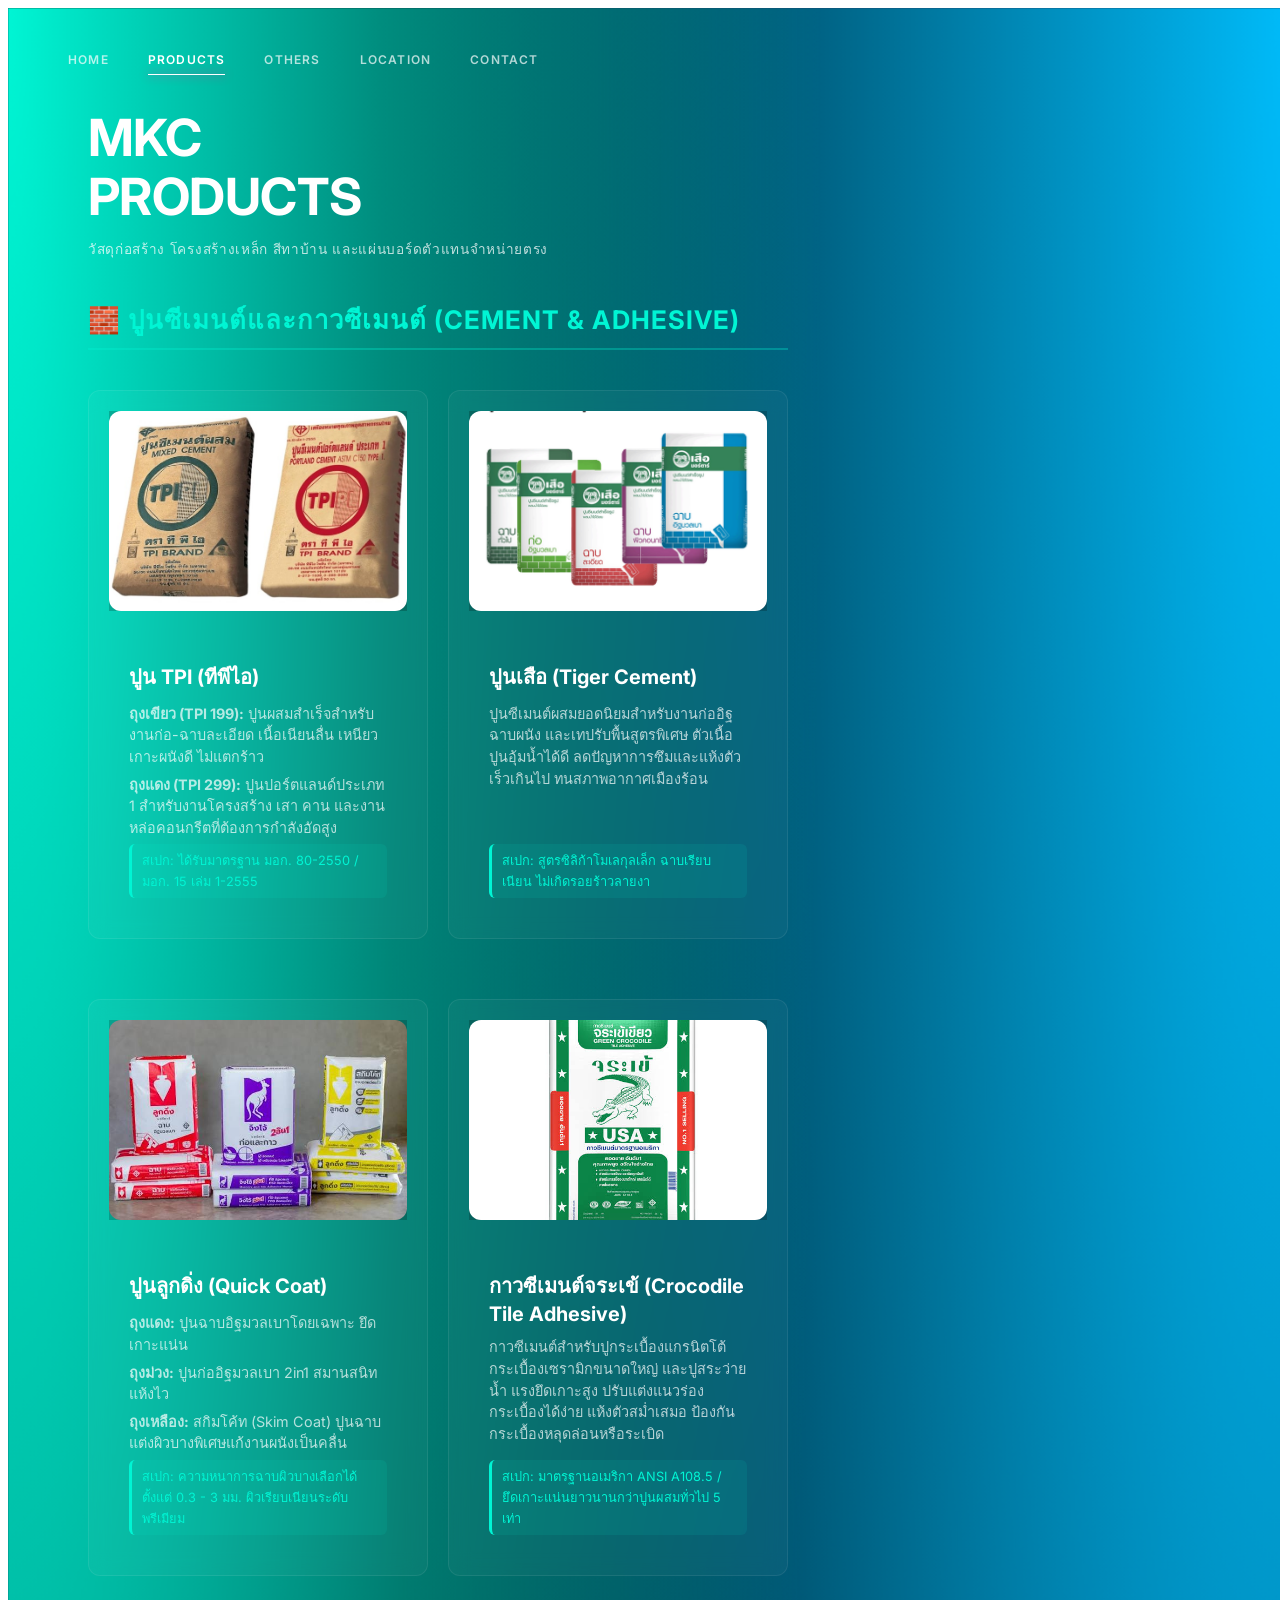
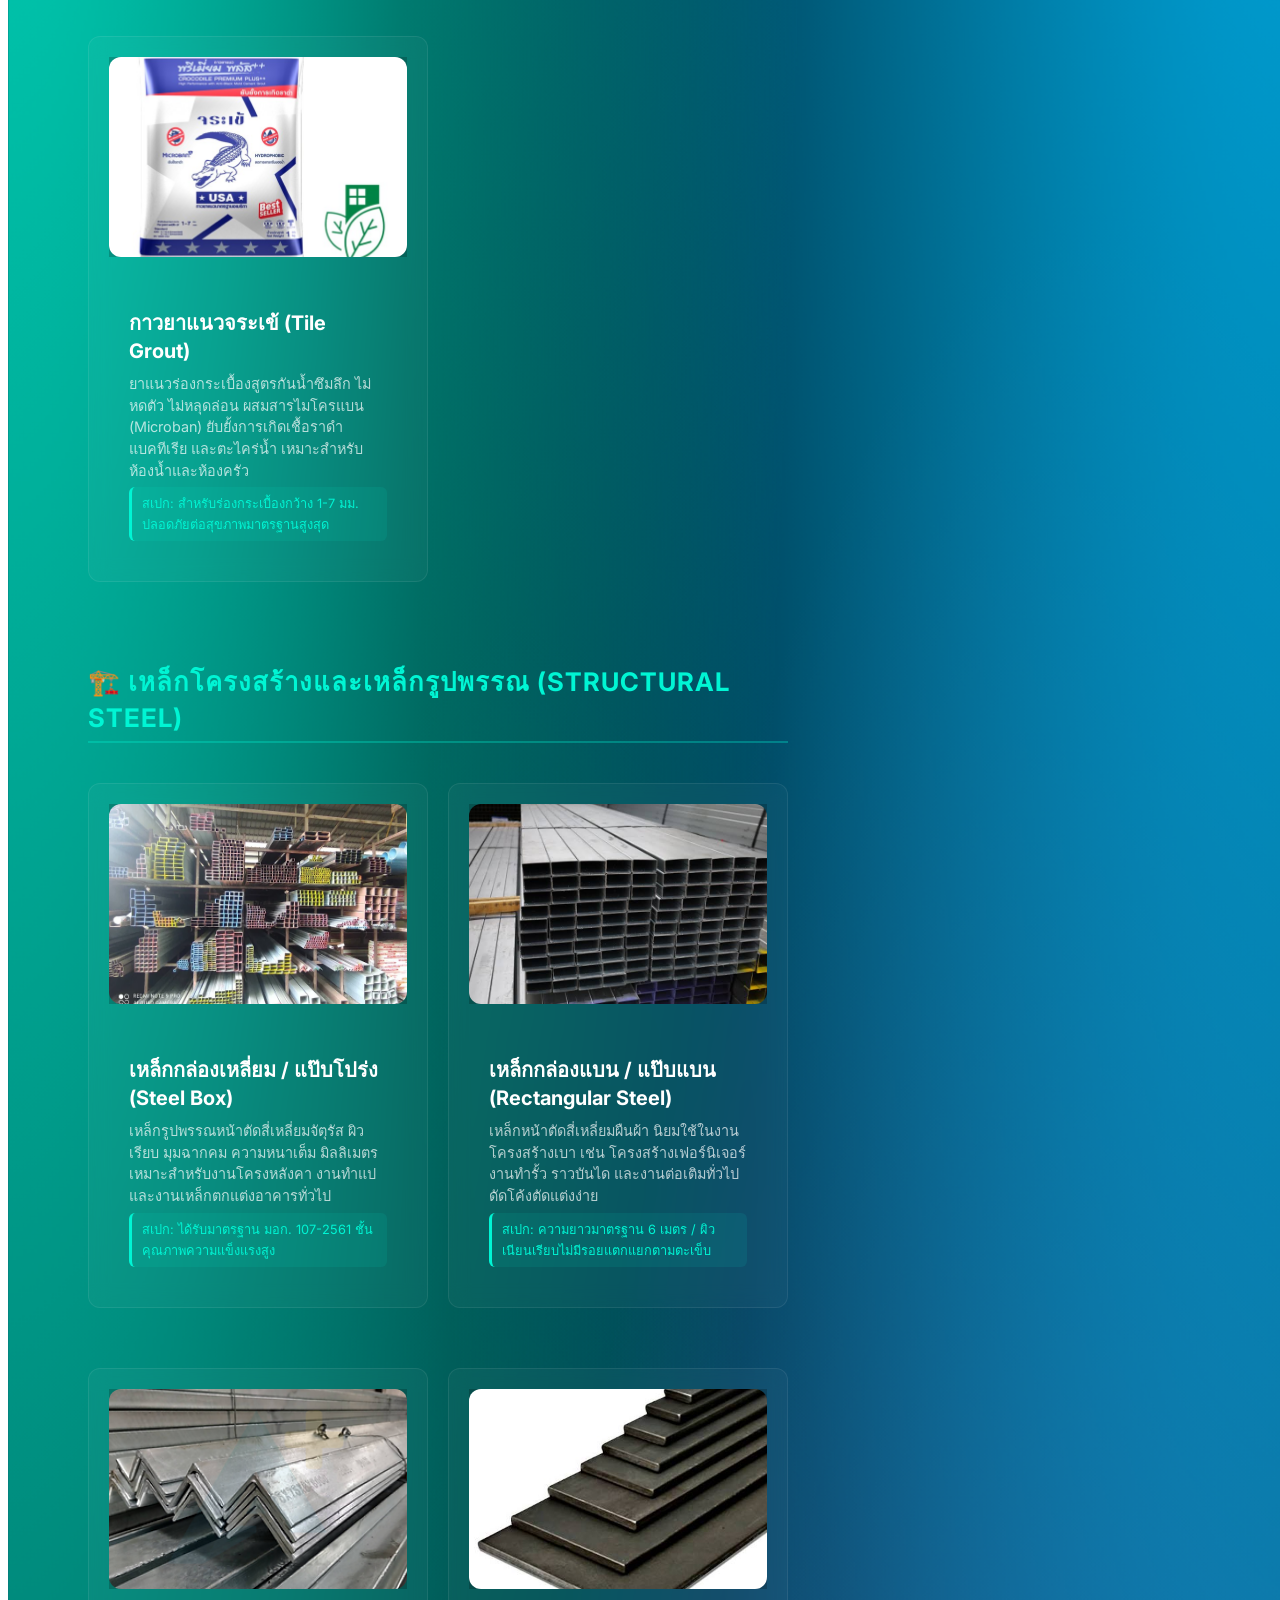
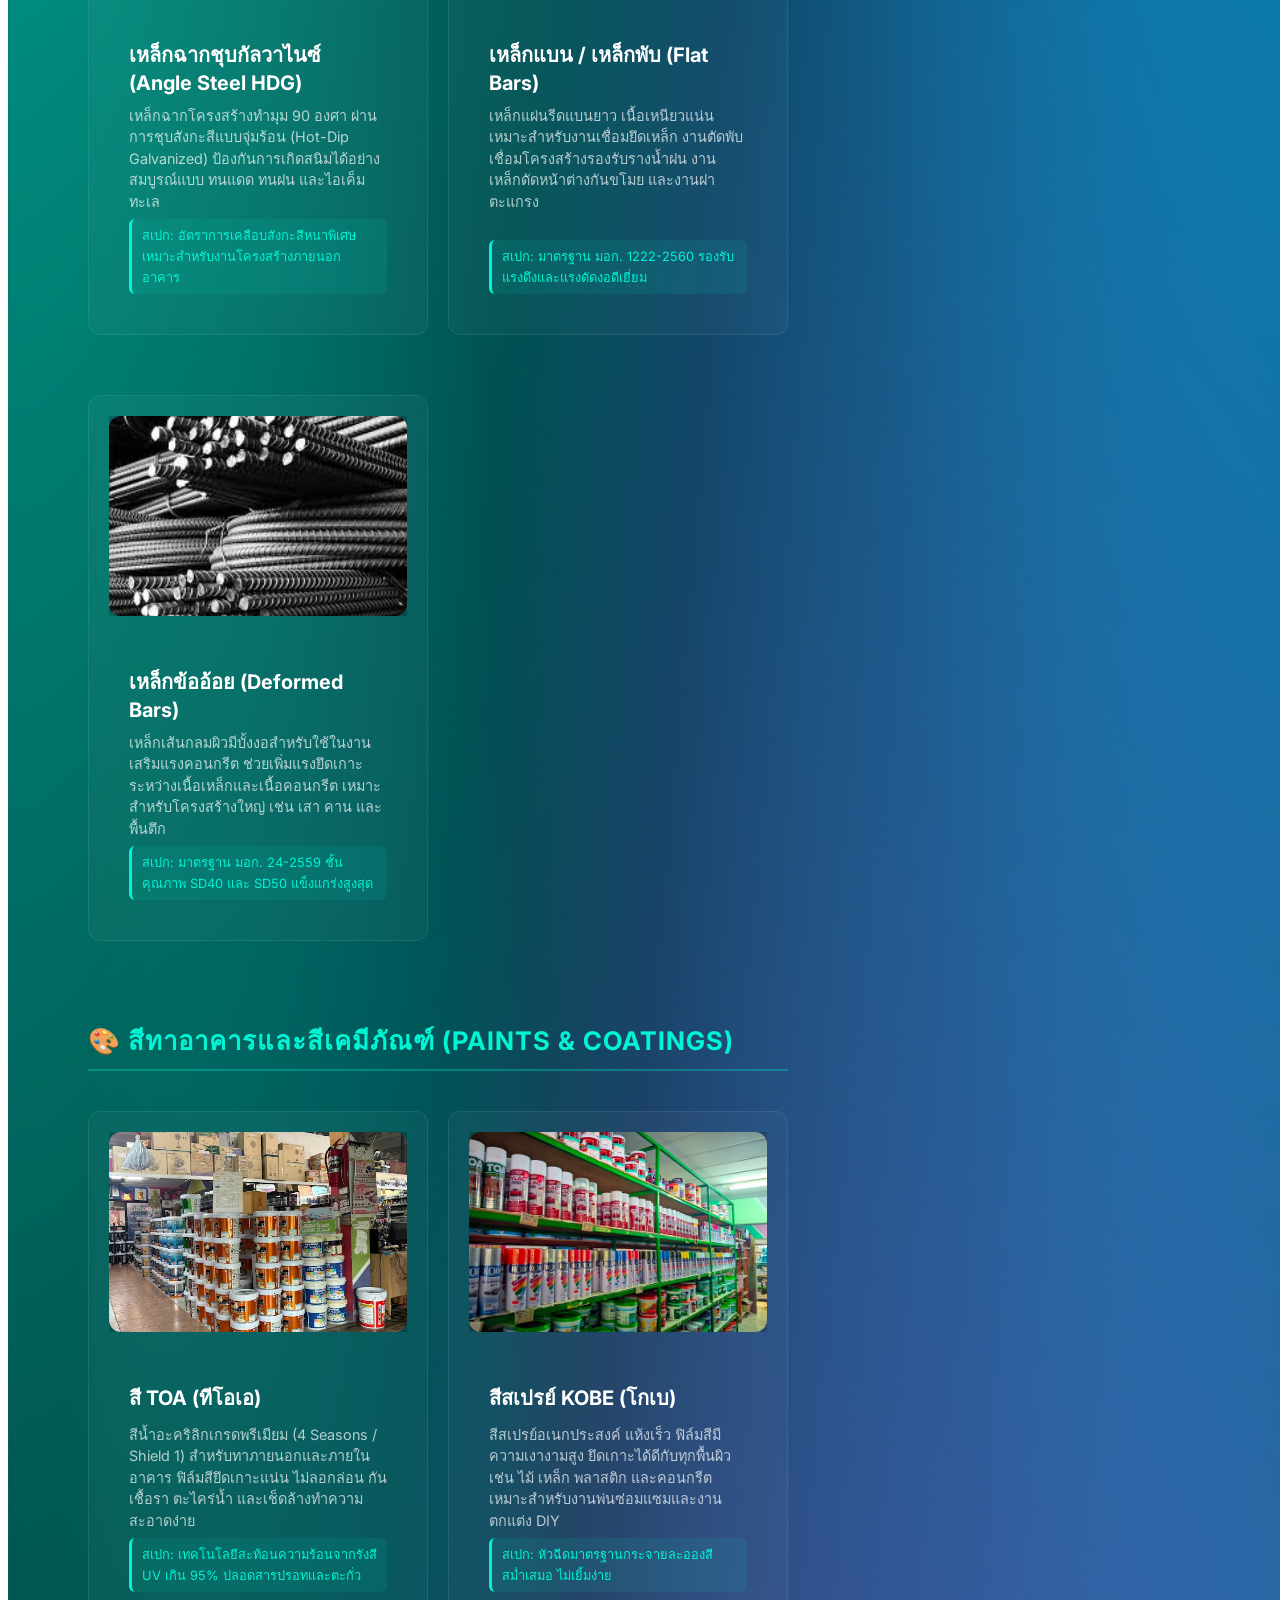
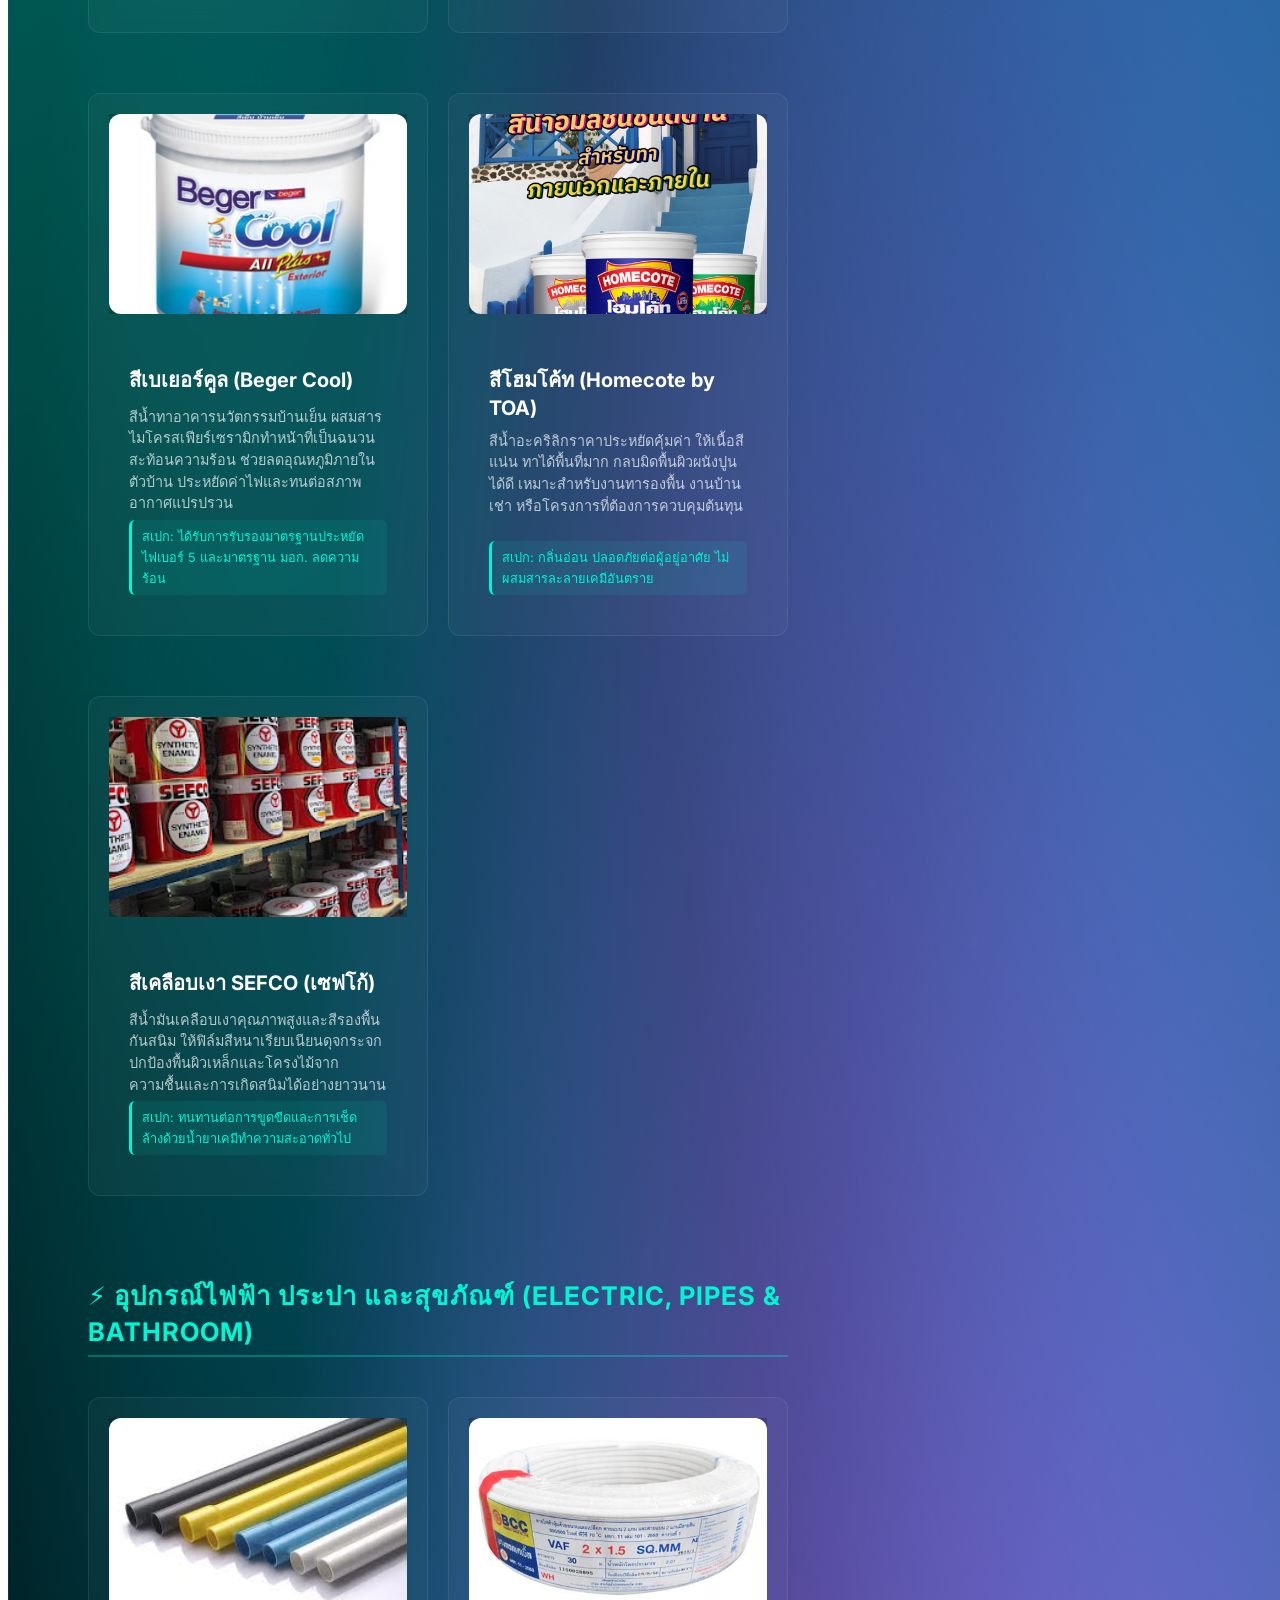
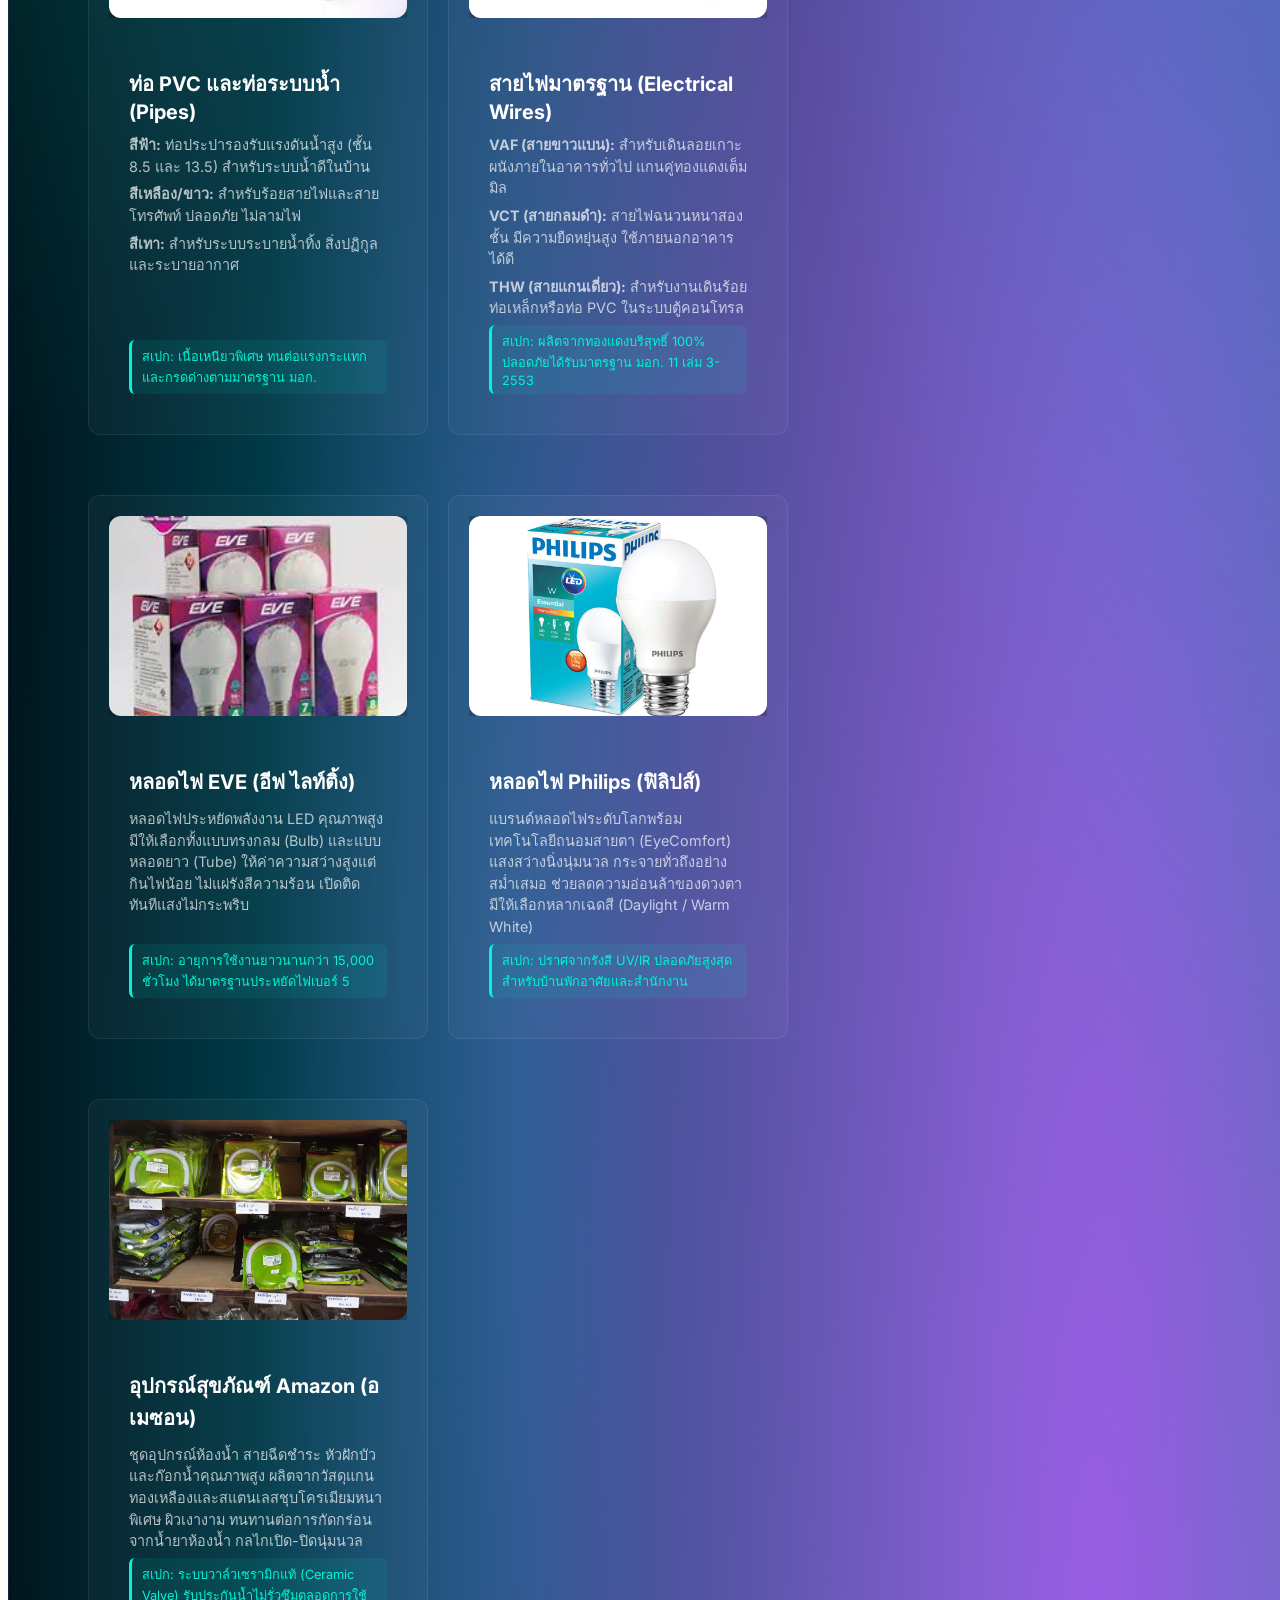
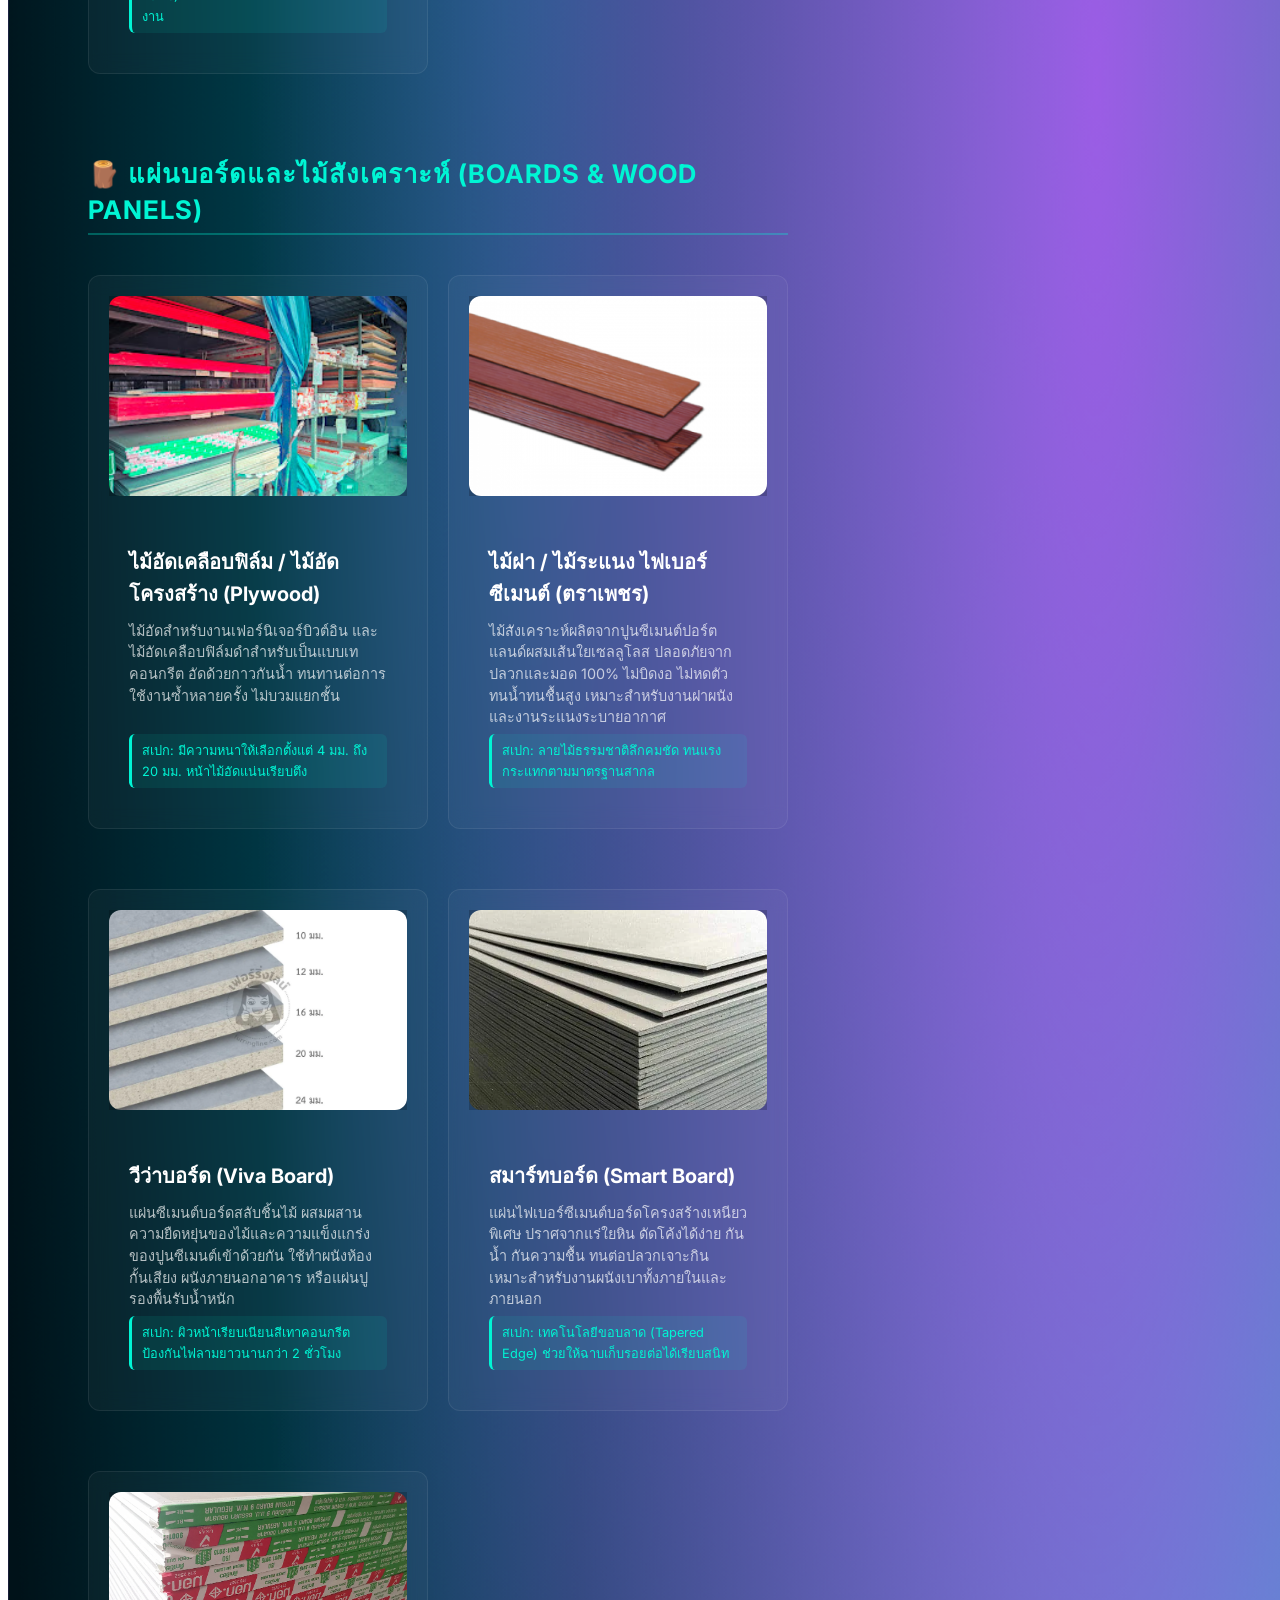
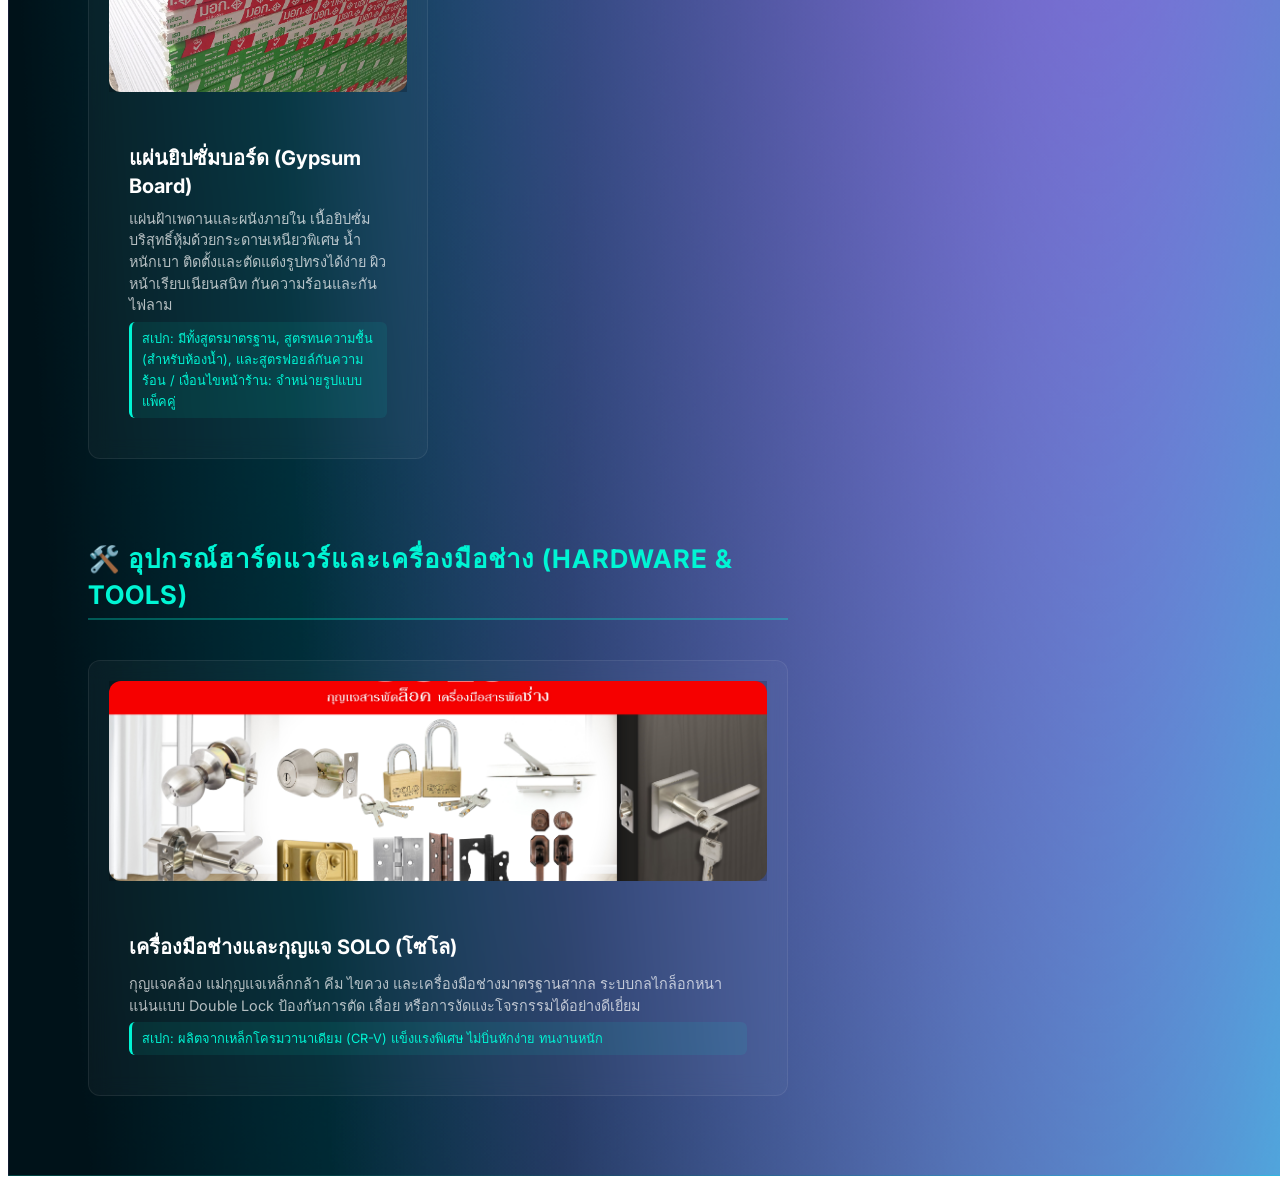
==== product.html @ 80ca4f69 "Add files via upload" ====
<!DOCTYPE html>
<html lang="th">
<head>
  <meta charset="UTF-8">
  <meta name="viewport" content="width=device-width, initial-scale=1.0">
  <title>สินค้าทั้งหมด | MKC Hardware</title>

  <link rel="preconnect" href="https://fonts.googleapis.com">
  <link rel="preconnect" href="https://fonts.gstatic.com" crossorigin>
  <link href="https://fonts.googleapis.com/css2?family=Inter:wght@400;600;700&display=swap" rel="stylesheet">
  
  <link rel="stylesheet" href="style.css">

  <style>
    .product-bg {
      background-color: #001219;
      background-image:
        radial-gradient(at 0% 0%, #00f5d4 0px, transparent 45%),
        radial-gradient(at 100% 0%, #00bbf9 0px, transparent 50%),
        radial-gradient(at 85% 75%, #9b5de5 0px, transparent 55%),
        radial-gradient(at 40% 70%, #005f73 0px, transparent 50%),
        radial-gradient(at 100% 100%, #00f5d4 0px, transparent 40%);
    }
    
    /* สไตล์เพิ่มเติมสำหรับแยกหมวดหมู่และแสดงคุณสมบัติสินค้า */
    .section-title {
      font-size: 1.6rem;
      color: #00f5d4;
      margin: 40px 0 20px 0;
      padding-bottom: 8px;
      border-bottom: 2px solid rgba(0, 245, 212, 0.3);
      text-transform: uppercase;
      letter-spacing: 1px;
    }
    .product-section {
      display: grid;
      grid-template-columns: repeat(auto-fit, minmax(300px, 1fr));
      gap: 20px;
      margin-bottom: 40px;
    }
    .product-item {
      background: rgba(255, 255, 255, 0.03);
      border: 1px solid rgba(255, 255, 255, 0.08);
      border-radius: 12px;
      overflow: hidden;
      display: flex;
      flex-direction: column;
      backdrop-filter: blur(10px);
      transition: transform 0.2s, border-color 0.2s;
    }
    .product-item:hover {
      transform: translateY(-4px);
      border-color: #00bbf9;
    }
    .product-image {
      width: 100%;
      height: 200px;
      background: rgba(0,0,0,0.2);
      display: flex;
      align-items: center;
      justify-content: center;
      overflow: hidden;
    }
    .product-image img {
      width: 100%;
      height: 100%;
      object-fit: cover;
    }
    .product-info {
      padding: 20px;
      display: flex;
      flex-direction: column;
      flex-grow: 1;
    }
    .product-info h2 {
      font-size: 1.25rem;
      margin: 0 0 10px 0;
      color: #ffffff;
    }
    .product-info p {
      font-size: 0.9rem;
      color: rgba(255, 255, 255, 0.7);
      margin: 0 0 6px 0;
      line-height: 1.5;
    }
    .product-prop {
      font-size: 0.8rem;
      color: #00f5d4;
      background: rgba(0, 245, 212, 0.08);
      padding: 6px 10px;
      border-radius: 6px;
      margin-top: auto;
      border-left: 3px solid #00f5d4;
    }
  </style>
</head>

<body>

<div class="hero-section product-bg">

  <header class="navbar">
    <div class="nav-links">
      <a href="index.html">HOME</a>
      <a href="product.html" class="active">PRODUCTS</a>
      <a href="others.html">OTHERS</a>
      <a href="location.html">LOCATION</a>
      <a href="contact.html">CONTACT</a>
    </div>
  </header>

  <main class="hero-content">

    <h1>MKC<br>PRODUCTS</h1>
    <p class="subtitle">วัสดุก่อสร้าง โครงสร้างเหล็ก สีทาบ้าน และแผ่นบอร์ดตัวแทนจำหน่ายตรง</p>

    <h2 class="section-title">🧱 ปูนซีเมนต์และกาวซีเมนต์ (Cement & Adhesive)</h2>
    <section class="product-section">

      <div class="product-item">
        <div class="product-image"><img src="tpi.jpg" alt="TPI Cement"></div>
        <div class="product-info">
          <h2>ปูน TPI (ทีพีไอ)</h2>
          <p><b>ถุงเขียว (TPI 199):</b> ปูนผสมสำเร็จสำหรับงานก่อ-ฉาบละเอียด เนื้อเนียนลื่น เหนียวเกาะผนังดี ไม่แตกร้าว</p>
          <p><b>ถุงแดง (TPI 299):</b> ปูนปอร์ตแลนด์ประเภท 1 สำหรับงานโครงสร้าง เสา คาน และงานหล่อคอนกรีตที่ต้องการกำลังอัดสูง</p>
          <div class="product-prop">สเปก: ได้รับมาตรฐาน มอก. 80-2550 / มอก. 15 เล่ม 1-2555</div>
        </div>
      </div>

      <div class="product-item">
        <div class="product-image"><img src="20150328-cement-tiger-mortar.jpg" alt="Tiger Cement"></div>
        <div class="product-info">
          <h2>ปูนเสือ (Tiger Cement)</h2>
          <p>ปูนซีเมนต์ผสมยอดนิยมสำหรับงานก่ออิฐ ฉาบผนัง และเทปรับพื้นสูตรพิเศษ ตัวเนื้อปูนอุ้มน้ำได้ดี ลดปัญหาการซึมและแห้งตัวเร็วเกินไป ทนสภาพอากาศเมืองร้อน</p>
          <div class="product-prop">สเปก: สูตรซิลิก้าโมเลกุลเล็ก ฉาบเรียบเนียน ไม่เกิดรอยร้าวลายงา</div>
        </div>
      </div>

      <div class="product-item">
        <div class="product-image"><img src="images.jpg" alt="Quick Coat"></div>
        <div class="product-info">
          <h2>ปูนลูกดิ่ง (Quick Coat)</h2>
          <p><b>ถุงแดง:</b> ปูนฉาบอิฐมวลเบาโดยเฉพาะ ยึดเกาะแน่น</p>
          <p><b>ถุงม่วง:</b> ปูนก่ออิฐมวลเบา 2in1 สมานสนิทแห้งไว</p>
          <p><b>ถุงเหลือง:</b> สกิมโค้ท (Skim Coat) ปูนฉาบแต่งผิวบางพิเศษแก้งานผนังเป็นคลื่น</p>
          <div class="product-prop">สเปก: ความหนาการฉาบผิวบางเลือกได้ตั้งแต่ 0.3 - 3 มม. ผิวเรียบเนียนระดับพรีเมียม</div>
        </div>
      </div>

      <div class="product-item">
        <div class="product-image"><img src="images (1).jpg" alt="Crocodile Glue"></div>
        <div class="product-info">
          <h2>กาวซีเมนต์จระเข้ (Crocodile Tile Adhesive)</h2>
          <p>กาวซีเมนต์สำหรับปูกระเบื้องแกรนิตโต้ กระเบื้องเซรามิกขนาดใหญ่ และปูสระว่ายน้ำ แรงยึดเกาะสูง ปรับแต่งแนวร่องกระเบื้องได้ง่าย แห้งตัวสม่ำเสมอ ป้องกันกระเบื้องหลุดล่อนหรือระเบิด</p>
          <div class="product-prop">สเปก: มาตรฐานอเมริกา ANSI A108.5 / ยึดเกาะแน่นยาวนานกว่าปูนผสมทั่วไป 5 เท่า</div>
        </div>
      </div>

      <div class="product-item">
        <div class="product-image"><img src="พรีเมี่ยม-พลัส-เงิน.jpg" alt="Tile Grout"></div>
        <div class="product-info">
          <h2>กาวยาแนวจระเข้ (Tile Grout)</h2>
          <p>ยาแนวร่องกระเบื้องสูตรกันน้ำซึมลึก ไม่หดตัว ไม่หลุดล่อน ผสมสารไมโครแบน (Microban) ยับยั้งการเกิดเชื้อราดำ แบคทีเรีย และตะไคร่น้ำ เหมาะสำหรับห้องน้ำและห้องครัว</p>
          <div class="product-prop">สเปก: สำหรับร่องกระเบื้องกว้าง 1-7 มม. ปลอดภัยต่อสุขภาพมาตรฐานสูงสุด</div>
        </div>
      </div>

    </section>

    <h2 class="section-title">🏗️ เหล็กโครงสร้างและเหล็กรูปพรรณ (Structural Steel)</h2>
    <section class="product-section">

      <div class="product-item">
        <div class="product-image"><img src="squaresteelbox.jpg" alt="Steel Box"></div>
        <div class="product-info">
          <h2>เหล็กกล่องเหลี่ยม / แป๊บโปร่ง (Steel Box)</h2>
          <p>เหล็กรูปพรรณหน้าตัดสี่เหลี่ยมจัตุรัส ผิวเรียบ มุมฉากคม ความหนาเต็ม มิลลิเมตร เหมาะสำหรับงานโครงหลังคา งานทำแป และงานเหล็กตกแต่งอาคารทั่วไป</p>
          <div class="product-prop">สเปก: ได้รับมาตรฐาน มอก. 107-2561 ชั้นคุณภาพความแข็งแรงสูง</div>
        </div>
      </div>

      <div class="product-item">
        <div class="product-image"><img src="images (2).jpg" alt="Steel Pipe"></div>
        <div class="product-info">
          <h2>เหล็กกล่องแบน / แป๊บแบน (Rectangular Steel)</h2>
          <p>เหล็กหน้าตัดสี่เหลี่ยมผืนผ้า นิยมใช้ในงานโครงสร้างเบา เช่น โครงสร้างเฟอร์นิเจอร์ งานทำรั้ว ราวบันได และงานต่อเติมทั่วไป ดัดโค้งตัดแต่งง่าย</p>
          <div class="product-prop">สเปก: ความยาวมาตรฐาน 6 เมตร / ผิวเนียนเรียบไม่มีรอยแตกแยกตามตะเข็บ</div>
        </div>
      </div>

      <div class="product-item">
        <div class="product-image"><img src="เหล็กฉากชุบกัลวาไนซ์ HDG.png" alt="Angle Steel"></div>
        <div class="product-info">
          <h2>เหล็กฉากชุบกัลวาไนซ์ (Angle Steel HDG)</h2>
          <p>เหล็กฉากโครงสร้างทำมุม 90 องศา ผ่านการชุบสังกะสีแบบจุ่มร้อน (Hot-Dip Galvanized) ป้องกันการเกิดสนิมได้อย่างสมบูรณ์แบบ ทนแดด ทนฝน และไอเค็มทะเล</p>
          <div class="product-prop">สเปก: อัตราการเคลือบสังกะสีหนาพิเศษ เหมาะสำหรับงานโครงสร้างภายนอกอาคาร</div>
        </div>
      </div>

      <div class="product-item">
        <div class="product-image"><img src="images (3).jpg" alt="Flat Steel"></div>
        <div class="product-info">
          <h2>เหล็กแบน / เหล็กพับ (Flat Bars)</h2>
          <p>เหล็กแผ่นรีดแบนยาว เนื้อเหนียวแน่น เหมาะสำหรับงานเชื่อมยึดเหล็ก งานตัดพับเชื่อมโครงสร้างรองรับรางน้ำฝน งานเหล็กดัดหน้าต่างกันขโมย และงานฝาตะแกรง</p>
          <div class="product-prop">สเปก: มาตรฐาน มอก. 1222-2560 รองรับแรงดึงและแรงดัดงอดีเยี่ยม</div>
        </div>
      </div>

      <div class="product-item">
        <div class="product-image"><img src="images (4).jpg" alt="Deformed Bar"></div>
        <div class="product-info">
          <h2>เหล็กข้ออ้อย (Deformed Bars)</h2>
          <p>เหล็กเส้นกลมผิวมีบั้งงอสำหรับใช้ในงานเสริมแรงคอนกรีต ช่วยเพิ่มแรงยึดเกาะระหว่างเนื้อเหล็กและเนื้อคอนกรีต เหมาะสำหรับโครงสร้างใหญ่ เช่น เสา คาน และพื้นตึก</p>
          <div class="product-prop">สเปก: มาตรฐาน มอก. 24-2559 ชั้นคุณภาพ SD40 และ SD50 แข็งแกร่งสูงสุด</div>
        </div>
      </div>

    </section>

    <h2 class="section-title">🎨 สีทาอาคารและสีเคมีภัณฑ์ (Paints & Coatings)</h2>
    <section class="product-section">

      <div class="product-item">
        <div class="product-image"><img src="toa.jpg" alt="TOA Paint"></div>
        <div class="product-info">
          <h2>สี TOA (ทีโอเอ)</h2>
          <p>สีน้ำอะคริลิกเกรดพรีเมียม (4 Seasons / Shield 1) สำหรับทาภายนอกและภายในอาคาร ฟิล์มสียึดเกาะแน่น ไม่ลอกล่อน กันเชื้อรา ตะไคร่น้ำ และเช็ดล้างทำความสะอาดง่าย</p>
          <div class="product-prop">สเปก: เทคโนโลยีสะท้อนความร้อนจากรังสี UV เกิน 95% ปลอดสารปรอทและตะกั่ว</div>
        </div>
      </div>

      <div class="product-item">
        <div class="product-image"><img src="kobe.jpg" alt="Kobe Spray"></div>
        <div class="product-info">
          <h2>สีสเปรย์ KOBE (โกเบ)</h2>
          <p>สีสเปรย์อเนกประสงค์ แห้งเร็ว ฟิล์มสีมีความเงางามสูง ยึดเกาะได้ดีกับทุกพื้นผิว เช่น ไม้ เหล็ก พลาสติก และคอนกรีต เหมาะสำหรับงานพ่นซ่อมแซมและงานตกแต่ง DIY</p>
          <div class="product-prop">สเปก: หัวฉีดมาตรฐานกระจายละอองสีสม่ำเสมอ ไม่เยิ้มง่าย</div>
        </div>
      </div>

      <div class="product-item">
        <div class="product-image"><img src="bager.jpg" alt="Beger Cool"></div>
        <div class="product-info">
          <h2>สีเบเยอร์คูล (Beger Cool)</h2>
          <p>สีน้ำทาอาคารนวัตกรรมบ้านเย็น ผสมสารไมโครสเฟียร์เซรามิกทำหน้าที่เป็นฉนวนสะท้อนความร้อน ช่วยลดอุณหภูมิภายในตัวบ้าน ประหยัดค่าไฟและทนต่อสภาพอากาศแปรปรวน</p>
          <div class="product-prop">สเปก: ได้รับการรับรองมาตรฐานประหยัดไฟเบอร์ 5 และมาตรฐาน มอก. ลดความร้อน</div>
        </div>
      </div>

      <div class="product-item">
        <div class="product-image"><img src="homecote.jpg" alt="Homecote"></div>
        <div class="product-info">
          <h2>สีโฮมโค้ท (Homecote by TOA)</h2>
          <p>สีน้ำอะคริลิกราคาประหยัดคุ้มค่า ให้เนื้อสีแน่น ทาได้พื้นที่มาก กลบมิดพื้นผิวผนังปูนได้ดี เหมาะสำหรับงานทารองพื้น งานบ้านเช่า หรือโครงการที่ต้องการควบคุมต้นทุน</p>
          <div class="product-prop">สเปก: กลิ่นอ่อน ปลอดภัยต่อผู้อยู่อาศัย ไม่ผสมสารละลายเคมีอันตราย</div>
        </div>
      </div>

      <div class="product-item">
        <div class="product-image"><img src="sefco.jpg" alt="SEFCO Paint"></div>
        <div class="product-info">
          <h2>สีเคลือบเงา SEFCO (เซฟโก้)</h2>
          <p>สีน้ำมันเคลือบเงาคุณภาพสูงและสีรองพื้นกันสนิม ให้ฟิล์มสีหนาเรียบเนียนดุจกระจก ปกป้องพื้นผิวเหล็กและโครงไม้จากความชื้นและการเกิดสนิมได้อย่างยาวนาน</p>
          <div class="product-prop">สเปก: ทนทานต่อการขูดขีดและการเช็ดล้างด้วยน้ำยาเคมีทำความสะอาดทั่วไป</div>
        </div>
      </div>

    </section>

    <h2 class="section-title">⚡ อุปกรณ์ไฟฟ้า ประปา และสุขภัณฑ์ (Electric, Pipes & Bathroom)</h2>
    <section class="product-section">

      <div class="product-item">
        <div class="product-image"><img src="pipe.jpg" alt="PVC Pipes"></div>
        <div class="product-info">
          <h2>ท่อ PVC และท่อระบบน้ำ (Pipes)</h2>
          <p><b>สีฟ้า:</b> ท่อประปารองรับแรงดันน้ำสูง (ชั้น 8.5 และ 13.5) สำหรับระบบน้ำดีในบ้าน</p>
          <p><b>สีเหลือง/ขาว:</b> สำหรับร้อยสายไฟและสายโทรศัพท์ ปลอดภัย ไม่ลามไฟ</p>
          <p><b>สีเทา:</b> สำหรับระบบระบายน้ำทิ้ง สิ่งปฏิกูล และระบายอากาศ</p>
          <div class="product-prop">สเปก: เนื้อเหนียวพิเศษ ทนต่อแรงกระแทกและกรดด่างตามมาตรฐาน มอก.</div>
        </div>
      </div>

      <div class="product-item">
        <div class="product-image"><img src="wire.jpg" alt="Electrical Wires"></div>
        <div class="product-info">
          <h2>สายไฟมาตรฐาน (Electrical Wires)</h2>
          <p><b>VAF (สายขาวแบน):</b> สำหรับเดินลอยเกาะผนังภายในอาคารทั่วไป แกนคู่ทองแดงเต็มมิล</p>
          <p><b>VCT (สายกลมดำ):</b> สายไฟฉนวนหนาสองชั้น มีความยืดหยุ่นสูง ใช้ภายนอกอาคารได้ดี</p>
          <p><b>THW (สายแกนเดี่ยว):</b> สำหรับงานเดินร้อยท่อเหล็กหรือท่อ PVC ในระบบตู้คอนโทรล</p>
          <div class="product-prop">สเปก: ผลิตจากทองแดงบริสุทธิ์ 100% ปลอดภัยได้รับมาตรฐาน มอก. 11 เล่ม 3-2553</div>
        </div>
      </div>

      <div class="product-item">
        <div class="product-image"><img src="eve.jpg" alt="EVE Lamp"></div>
        <div class="product-info">
          <h2>หลอดไฟ EVE (อีฟ ไลท์ติ้ง)</h2>
          <p>หลอดไฟประหยัดพลังงาน LED คุณภาพสูง มีให้เลือกทั้งแบบทรงกลม (Bulb) และแบบหลอดยาว (Tube) ให้ค่าความสว่างสูงแต่กินไฟน้อย ไม่แผ่รังสีความร้อน เปิดติดทันทีแสงไม่กระพริบ</p>
          <div class="product-prop">สเปก: อายุการใช้งานยาวนานกว่า 15,000 ชั่วโมง ได้มาตรฐานประหยัดไฟเบอร์ 5</div>
        </div>
      </div>

      <div class="product-item">
        <div class="product-image"><img src="philip.jpg" alt="Philips Lamp"></div>
        <div class="product-info">
          <h2>หลอดไฟ Philips (ฟิลิปส์)</h2>
          <p>แบรนด์หลอดไฟระดับโลกพร้อมเทคโนโลยีถนอมสายตา (EyeComfort) แสงสว่างนิ่งนุ่มนวล กระจายทั่วถึงอย่างสม่ำเสมอ ช่วยลดความอ่อนล้าของดวงตา มีให้เลือกหลากเฉดสี (Daylight / Warm White)</p>
          <div class="product-prop">สเปก: ปราศจากรังสี UV/IR ปลอดภัยสูงสุดสำหรับบ้านพักอาศัยและสำนักงาน</div>
        </div>
      </div>

      <div class="product-item">
        <div class="product-image"><img src="amazon.jpg" alt="Amazon Bathroom"></div>
        <div class="product-info">
          <h2>อุปกรณ์สุขภัณฑ์ Amazon (อเมซอน)</h2>
          <p>ชุดอุปกรณ์ห้องน้ำ สายฉีดชำระ หัวฝักบัว และก๊อกน้ำคุณภาพสูง ผลิตจากวัสดุแกนทองเหลืองและสแตนเลสชุบโครเมียมหนาพิเศษ ผิวเงางาม ทนทานต่อการกัดกร่อนจากน้ำยาห้องน้ำ กลไกเปิด-ปิดนุ่มนวล</p>
          <div class="product-prop">สเปก: ระบบวาล์วเซรามิกแท้ (Ceramic Valve) รับประกันน้ำไม่รั่วซึมตลอดการใช้งาน</div>
        </div>
      </div>

    </section>

    <h2 class="section-title">🪵 แผ่นบอร์ดและไม้สังเคราะห์ (Boards & Wood Panels)</h2>
    <section class="product-section">

      <div class="product-item">
        <div class="product-image"><img src="plywood.jpg" alt="Plywood"></div>
        <div class="product-info">
          <h2>ไม้อัดเคลือบฟิล์ม / ไม้อัดโครงสร้าง (Plywood)</h2>
          <p>ไม้อัดสำหรับงานเฟอร์นิเจอร์บิวต์อิน และไม้อัดเคลือบฟิล์มดำสำหรับเป็นแบบเทคอนกรีต อัดด้วยกาวกันน้ำ ทนทานต่อการใช้งานซ้ำหลายครั้ง ไม่บวมแยกชั้น</p>
          <div class="product-prop">สเปก: มีความหนาให้เลือกตั้งแต่ 4 มม. ถึง 20 มม. หน้าไม้อัดแน่นเรียบตึง</div>
        </div>
      </div>

      <div class="product-item">
        <div class="product-image"><img src="diamond.png" alt="Fiber Cement Wood"></div>
        <div class="product-info">
          <h2>ไม้ฝา / ไม้ระแนง ไฟเบอร์ซีเมนต์ (ตราเพชร)</h2>
          <p>ไม้สังเคราะห์ผลิตจากปูนซีเมนต์ปอร์ตแลนด์ผสมเส้นใยเซลลูโลส ปลอดภัยจากปลวกและมอด 100% ไม่บิดงอ ไม่หดตัว ทนน้ำทนชื้นสูง เหมาะสำหรับงานฝาผนังและงานระแนงระบายอากาศ</p>
          <div class="product-prop">สเปก: ลายไม้ธรรมชาติลึกคมชัด ทนแรงกระแทกตามมาตรฐานสากล</div>
        </div>
      </div>

      <div class="product-item">
        <div class="product-image"><img src="viva.jpg" alt="Viva Board"></div>
        <div class="product-info">
          <h2>วีว่าบอร์ด (Viva Board)</h2>
          <p>แผ่นซีเมนต์บอร์ดสลับชิ้นไม้ ผสมผสานความยืดหยุ่นของไม้และความแข็งแกร่งของปูนซีเมนต์เข้าด้วยกัน ใช้ทำผนังห้องกั้นเสียง ผนังภายนอกอาคาร หรือแผ่นปูรองพื้นรับน้ำหนัก</p>
          <div class="product-prop">สเปก: ผิวหน้าเรียบเนียนสีเทาคอนกรีต ป้องกันไฟลามยาวนานกว่า 2 ชั่วโมง</div>
        </div>
      </div>

      <div class="product-item">
        <div class="product-image"><img src="flatboard.jpg" alt="Smart Board"></div>
        <div class="product-info">
          <h2>สมาร์ทบอร์ด (Smart Board)</h2>
          <p>แผ่นไฟเบอร์ซีเมนต์บอร์ดโครงสร้างเหนียวพิเศษ ปราศจากแร่ใยหิน ดัดโค้งได้ง่าย กันน้ำ กันความชื้น ทนต่อปลวกเจาะกิน เหมาะสำหรับงานผนังเบาทั้งภายในและภายนอก</p>
          <div class="product-prop">สเปก: เทคโนโลยีขอบลาด (Tapered Edge) ช่วยให้ฉาบเก็บรอยต่อได้เรียบสนิท</div>
        </div>
      </div>

      <div class="product-item">
        <div class="product-image"><img src="gupsum.jpg" alt="Gypsum Board"></div>
        <div class="product-info">
          <h2>แผ่นยิปซั่มบอร์ด (Gypsum Board)</h2>
          <p>แผ่นฝ้าเพดานและผนังภายใน เนื้อยิปซั่มบริสุทธิ์หุ้มด้วยกระดาษเหนียวพิเศษ น้ำหนักเบา ติดตั้งและตัดแต่งรูปทรงได้ง่าย ผิวหน้าเรียบเนียนสนิท กันความร้อนและกันไฟลาม</p>
          <div class="product-prop">สเปก: มีทั้งสูตรมาตรฐาน, สูตรทนความชื้น (สำหรับห้องน้ำ), และสูตรฟอยล์กันความร้อน / เงื่อนไขหน้าร้าน: จำหน่ายรูปแบบแพ็คคู่</div>
        </div>
      </div>

    </section>

    <h2 class="section-title">🛠️ อุปกรณ์ฮาร์ดแวร์และเครื่องมือช่าง (Hardware & Tools)</h2>
    <section class="product-section">

      <div class="product-item">
        <div class="product-image"><img src="Screenshot 2026-06-04 131412.png" alt="SOLO Tools"></div>
        <div class="product-info">
          <h2>เครื่องมือช่างและกุญแจ SOLO (โซโล)</h2>
          <p>กุญแจคล้อง แม่กุญแจเหล็กกล้า คีม ไขควง และเครื่องมือช่างมาตรฐานสากล ระบบกลไกล็อกหนาแน่นแบบ Double Lock ป้องกันการตัด เลื่อย หรือการงัดแงะโจรกรรมได้อย่างดีเยี่ยม</p>
          <div class="product-prop">สเปก: ผลิตจากเหล็กโครมวานาเดียม (CR-V) แข็งแรงพิเศษ ไม่บิ่นหักง่าย ทนงานหนัก</div>
        </div>
      </div>

    </section>

  </main>

</div>

</body>
</html>
---- style.css ----
/* Container Layout with Cyberpunk Mesh Colors */
.hero-section {
  position: relative;
  width: 100vw;
  min-height: 100vh;
  display: flex;
  flex-direction: column;
  box-sizing: border-box;
  overflow: hidden;
  font-family: 'Inter', system-ui, -apple-system, sans-serif;
  color: #ffffff; /* 🌟 ဤနေရာတွင် စာလုံးအရောင်အားလုံးကို အဖြူရောင် ပြောင်းလိုက်ပါသည် */
  
  /* Cyber Space နောက်ခံ အမည်းရောင် */
  background-color: #03001e; 
  
  /* နီယွန်ရောင်စုံ Mesh Gradient */
  background-image: 
    radial-gradient(at 0% 0%, #00f2fe 0px, transparent 45%),       
    radial-gradient(at 100% 0%, #7300ff 0px, transparent 50%),     
    radial-gradient(at 85% 75%, #ff007f 0px, transparent 55%),     
    radial-gradient(at 40% 70%, #4e006e 0px, transparent 50%),     
    radial-gradient(at 100% 100%, #00f2fe 0px, transparent 40%);   
  background-size: 100% 100%;
}

/* 🌟 လိုင်းကွေး SVG ကို Absolute ဖြင့် သေသပ်စွာ နေရာချခြင်း (Content များကို မတွန်းတော့ပါ) */
.line-waves {
  position: absolute;
  top: 0;
  left: 0;
  width: 100%;
  height: 100%;
  pointer-events: none;
  z-index: 1;
}

.line-waves path {
  stroke: rgba(0, 242, 254, 0.3) !important;
  filter: drop-shadow(0 0 8px rgba(0, 242, 254, 0.6));
}

/* Header & Navbar Alignment */
.navbar {
  position: relative;
  z-index: 2;
  display: flex;
  justify-content: space-between;
  align-items: center;
  padding: 40px 60px;
}

.nav-links a {
  color: rgba(255, 255, 255, 0.7);
  text-decoration: none;
  font-size: 0.75rem;
  font-weight: 600;
  letter-spacing: 0.1em;
  margin-right: 35px;
  position: relative;
  transition: color 0.2s ease;
}

.nav-links a::after {
  content: '';
  position: absolute;
  bottom: -8px;
  left: 0;
  width: 0;
  height: 1.5px;
  background-color: #ff007f;
  box-shadow: 0 0 10px #ff007f;
  transition: width 0.3s ease;
}

.nav-links a.active::after {
  width: 100%;
}

.nav-links a.active, .nav-links a:hover {
  color: #ffffff;
}

/* Search Box Styling */
.search-box {
  display: flex;
  align-items: center;
  border: 1px solid rgba(0, 242, 254, 0.6);
  box-shadow: 0 0 8px rgba(0, 242, 254, 0.2);
  padding: 6px 15px;
  width: 240px;
}

.search-icon {
  color: #00f2fe;
  font-size: 0.8rem;
  margin-right: 8px;
}

.search-box input {
  background: transparent;
  border: none;
  color: #ffffff;
  font-size: 0.75rem;
  letter-spacing: 0.1em;
  outline: none;
  width: 100%;
}

.search-box input::placeholder {
  color: rgba(255, 255, 255, 0.6);
}

/* 🌟 Main Content ကို ဗဟို၌ လှပစွာ နေရာချခြင်း */
.hero-content {
  position: relative;
  z-index: 2;
  margin-top: auto;
  margin-bottom: auto;
  padding: 0 80px;
  max-width: 700px;
}

.hero-content h1 {
  font-size: 3.2rem;
  line-height: 1.15;
  font-weight: 700;
  letter-spacing: -0.01em;
  margin: 0;
  color: #ffffff;
}

.hero-content .subtitle {
  font-size: 0.85rem;
  letter-spacing: 0.05em;
  opacity: 0.75;
  margin-top: 12px;
  margin-bottom: 40px;
  color: #ffffff;
}

/* Button Styling */
.cta-buttons {
  display: flex;
  gap: 15px;
}

.btn {
  padding: 12px 32px;
  border-radius: 25px;
  font-size: 0.8rem;
  font-weight: 600;
  text-decoration: none;
  letter-spacing: 0.05em;
  transition: all 0.2s ease;
}

.btn-filled {
  background-color: #ff007f;
  color: #ffffff;
  box-shadow: 0 4px 15px rgba(255, 0, 127, 0.4);
}

.btn-filled:hover {
  background-color: #e60072;
  transform: translateY(-2px);
}

.btn-outline {
  border: 1px solid #00f2fe;
  color: #00f2fe;
}

.btn-outline:hover {
  background: rgba(0, 242, 254, 0.1);
}

/* Decorative Elements */
.right-menu-strip {
  position: absolute;
  right: 40px;
  top: 120px;
  display: flex;
  flex-direction: column;
  gap: 4px;
  z-index: 2;
}

.right-menu-strip span {
  width: 24px;
  height: 2px;
  background-color: rgba(0, 242, 254, 0.8);
}

.bottom-right-dots {
  position: absolute;
  right: 40px;
  bottom: 80px;
  display: grid;
  grid-template-columns: repeat(2, 1fr);
  gap: 8px;
  z-index: 2;
}

.bottom-right-dots .dot {
  width: 6px;
  height: 6px;
  background-color: rgba(255, 0, 127, 0.9);
  border-radius: 50%;
}

/* မူလ link အားလုံးတွင် အောက်လိုင်းကို ကြိုတင်ပြင်ဆင်ထားသော်လည်း ဖျောက်ထားမည် */
.nav-links a::after {
  content: '';
  position: absolute;
  bottom: -8px;
  left: 0;
  width: 0; /* ပထမတွင် အောက်လိုင်းမရှိစေရန် */
  height: 1.5px;
  background-color: #ffffff;
  transition: width 0.3s ease; /* မျဉ်းကြောင်းလေး ပေါ်လာချိန်တွင် ချောမွေ့စေရန် */
}

/* active ဖြစ်နေသော link တွင်မှ မျဉ်းကြောင်းအပြည့် ပေါ်လာစေမည် */
.nav-links a.active::after {
  width: 100%; /* စာလုံးအောက် ကွက်တိအလျားအပြည့် */
}

/* 🌟 Page Transition Overlay Effect */
.page-overlay {
  position: fixed;
  top: 0;
  left: 0;
  width: 100vw;
  height: 100vh;
  background-color: #03001e; /* သင့် Cyber Base Color အတိုင်း ထားပါ */
  z-index: 9999; /* အပေါ်ဆုံးက ဖုံးထားရန် */
  pointer-events: none;
  opacity: 1;
  transition: opacity 0.5s ease; /* ၀.၅ စက္ကန့်အတွင်း ချောမွေ့စွာ အလုပ်လုပ်မည် */
}

/* စာမျက်နှာပွင့်သွားချိန်တွင် သုံးမည့် Class */
.page-overlay.fade-in-active {
  opacity: 0;
}

/* Shop Container Grid */
.shop-grid {
  display: flex;
  gap: 25px;
  margin-top: 35px;
  width: 100%;
}

/* Cyber Industrial Card Structure */
.shop-card {
  position: relative;
  background: rgba(255, 255, 255, 0.05); /* မှန်သားကဲ့သို့ ကြည်လင်သောနောက်ခံ */
  border: 1px solid rgba(255, 255, 255, 0.1);
  backdrop-filter: blur(10px); /* Glassmorphism Blur */
  padding: 30px 25px;
  border-radius: 16px;
  flex: 1;
  min-width: 280px;
  transition: transform 0.3s ease, border-color 0.3s ease, box-shadow 0.3s ease;
}

.shop-card:hover {
  transform: translateY(-8px);
  border-color: rgba(0, 242, 254, 0.5);
  box-shadow: 0 10px 25px rgba(0, 242, 254, 0.15);
}

/* Card Elements */
.card-badge {
  position: absolute;
  top: 15px;
  right: 15px;
  font-size: 0.65rem;
  font-weight: 700;
  letter-spacing: 0.1em;
  background: rgba(0, 242, 254, 0.2);
  color: #00f2fe;
  padding: 4px 10px;
  border-radius: 20px;
  border: 1px solid rgba(0, 242, 254, 0.3);
}

.shop-card h3 {
  font-size: 1.3rem;
  margin: 0 0 12px 0;
  color: #ffffff;
}

.shop-card p {
  font-size: 0.85rem;
  line-height: 1.5;
  color: rgba(255, 255, 255, 0.7);
  margin-bottom: 25px;
}

.price {
  font-size: 1.6rem;
  font-weight: 700;
  color: #ffffff;
  margin-bottom: 15px;
}

.price .unit {
  font-size: 0.85rem;
  font-weight: 400;
  color: rgba(255, 255, 255, 0.5);
}

/* Shop Button Style */
.btn-shop {
  width: 100%;
  background: transparent;
  border: 1px solid rgba(255, 255, 255, 0.3);
  color: #ffffff;
  padding: 10px 0;
  border-radius: 8px;
  font-size: 0.8rem;
  font-weight: 600;
  letter-spacing: 0.05em;
  cursor: pointer;
  transition: all 0.2s ease;
}

.shop-card:hover .btn-shop {
  background: #ffffff;
  color: #03001e;
  border-color: #ffffff;
}

/* Specific details for blog and help links */
.help-link {
  color: #00f2fe;
  text-decoration: none;
  font-size: 0.85rem;
  font-weight: 600;
}
.help-link:hover {
  text-decoration: underline;
}
.date {
  font-size: 0.7rem;
  color: rgba(255, 255, 255, 0.4);
  display: block;
  margin-bottom: 5px;
}
.product-section{
  width:100%;
  margin-top:40px;
}

.product-item{
  display:flex;
  align-items:center;
  gap:30px;
  margin-bottom:40px;
  background:rgba(255,255,255,0.08);
  backdrop-filter:blur(10px);
  border-radius:15px;
  padding:20px;
}

.product-image img{
  width:250px;
  border-radius:12px;
}

.product-info{
  flex:1;
}

.product-info h2{
  margin-bottom:15px;
  color:#fff;
}

.product-info p{
  color:rgba(255,255,255,.85);
  line-height:1.7;
}


/* ==========================================================================
   --- 2. တက်ဘလက်များအတွက် (TABLET VIEW: Screens under 1024px) ---
   ========================================================================== */
@media (max-width: 1024px) {
  .navbar {
    padding: 30px 40px;
  }
  
  .hero-content {
    padding: 0 40px;
  }
  
  .hero-content h1 {
    font-size: 2.8rem; /* စာလုံးအရွယ်အစား အနည်းငယ်သေးလိုက်ပါမည် */
  }

  /* Tablet layout handling for shop cards grid */
  .shop-grid {
    flex-wrap: wrap;
    gap: 20px;
  }
}


/* ==========================================================================
   --- 3. ဖုန်းမျက်နှာပြင်များအတွက် (PHONE VIEW: Screens under 768px) ---
   ========================================================================== */
@media (max-width: 768px) {
  /* Navbar ကို အပေါ်အောက် အစီအစဉ်ပြောင်းလဲမည် */
  .navbar {
    flex-direction: column;
    gap: 20px;
    padding: 20px;
    align-items: flex-start;
  }
  
  .nav-links {
    display: flex;
    flex-wrap: wrap; /* နေရာမဆန့်ပါက အောက်လိုင်းဆင်းပေးရန် */
    gap: 15px;
  }
  
  .nav-links a {
    margin-right: 0;
    font-size: 0.7rem;
  }
  
  .search-box {
    width: 100%; /* ဖုန်းပေါ်တွင် Search Bar ကို အပြည့်ချဲ့မည် */
    box-sizing: border-box;
  }

  /* Main Content ကို အလယ်ဗဟိုသို့ ပို့ပေးမည် */
  .hero-content {
    padding: 40px 20px;
    text-align: center;
    max-width: 100%;
  }
  
  .hero-content h1 {
    font-size: 2.2rem; /* ဖုန်းနှင့်ဆန့်အောင် စာလုံးထပ်သေးပါမည် */
  }
  
  .cta-buttons {
    justify-content: center;
    flex-direction: column; /* ခလုတ်များကို အပေါ်အောက် စီပေးမည် */
    gap: 10px;
  }
  
  .btn {
    width: 100%; /* ခလုတ်များကို ဘယ်ညာအပြည့် ဆွဲဆန့်မည် */
    box-sizing: border-box;
    text-align: center;
  }

  /* ဖုန်းမျက်နှာပြင်တွင် ရှုပ်ပွမနေစေရန် ဘေးက အစက်နှင့် လိုင်းတိုများကို ဖျောက်ထားမည် */
  .right-menu-strip, 
  .bottom-right-dots {
    display: none;
  }

  /* 📱 PHONE VIEW ADDITIONS FOR NEW SECTIONS: */
  
  /* Shop Grid Phone Layout */
  .shop-grid {
    flex-direction: column; /* ကတ်များကို ဒေါင်လိုက်တစ်ခုချင်းစီစီမည် */
    gap: 20px;
  }
  
  .shop-card {
    width: 100%;
    min-width: 100%;
  }

  /* Product Items Phone Layout */
  .product-item {
    flex-direction: column; /* ဓါတ်ပုံနှင့် စာသားကို အပေါ်အောက်ပုံစံပြောင်းမည် */
    text-align: center;
    gap: 20px;
  }

  .product-image img {
    width: 100%;
    max-width: 350px; /* ဖုန်းမျက်နှာပြင်အကျယ်အတိုင်းပုံကိုညှိမည် */
  }
}
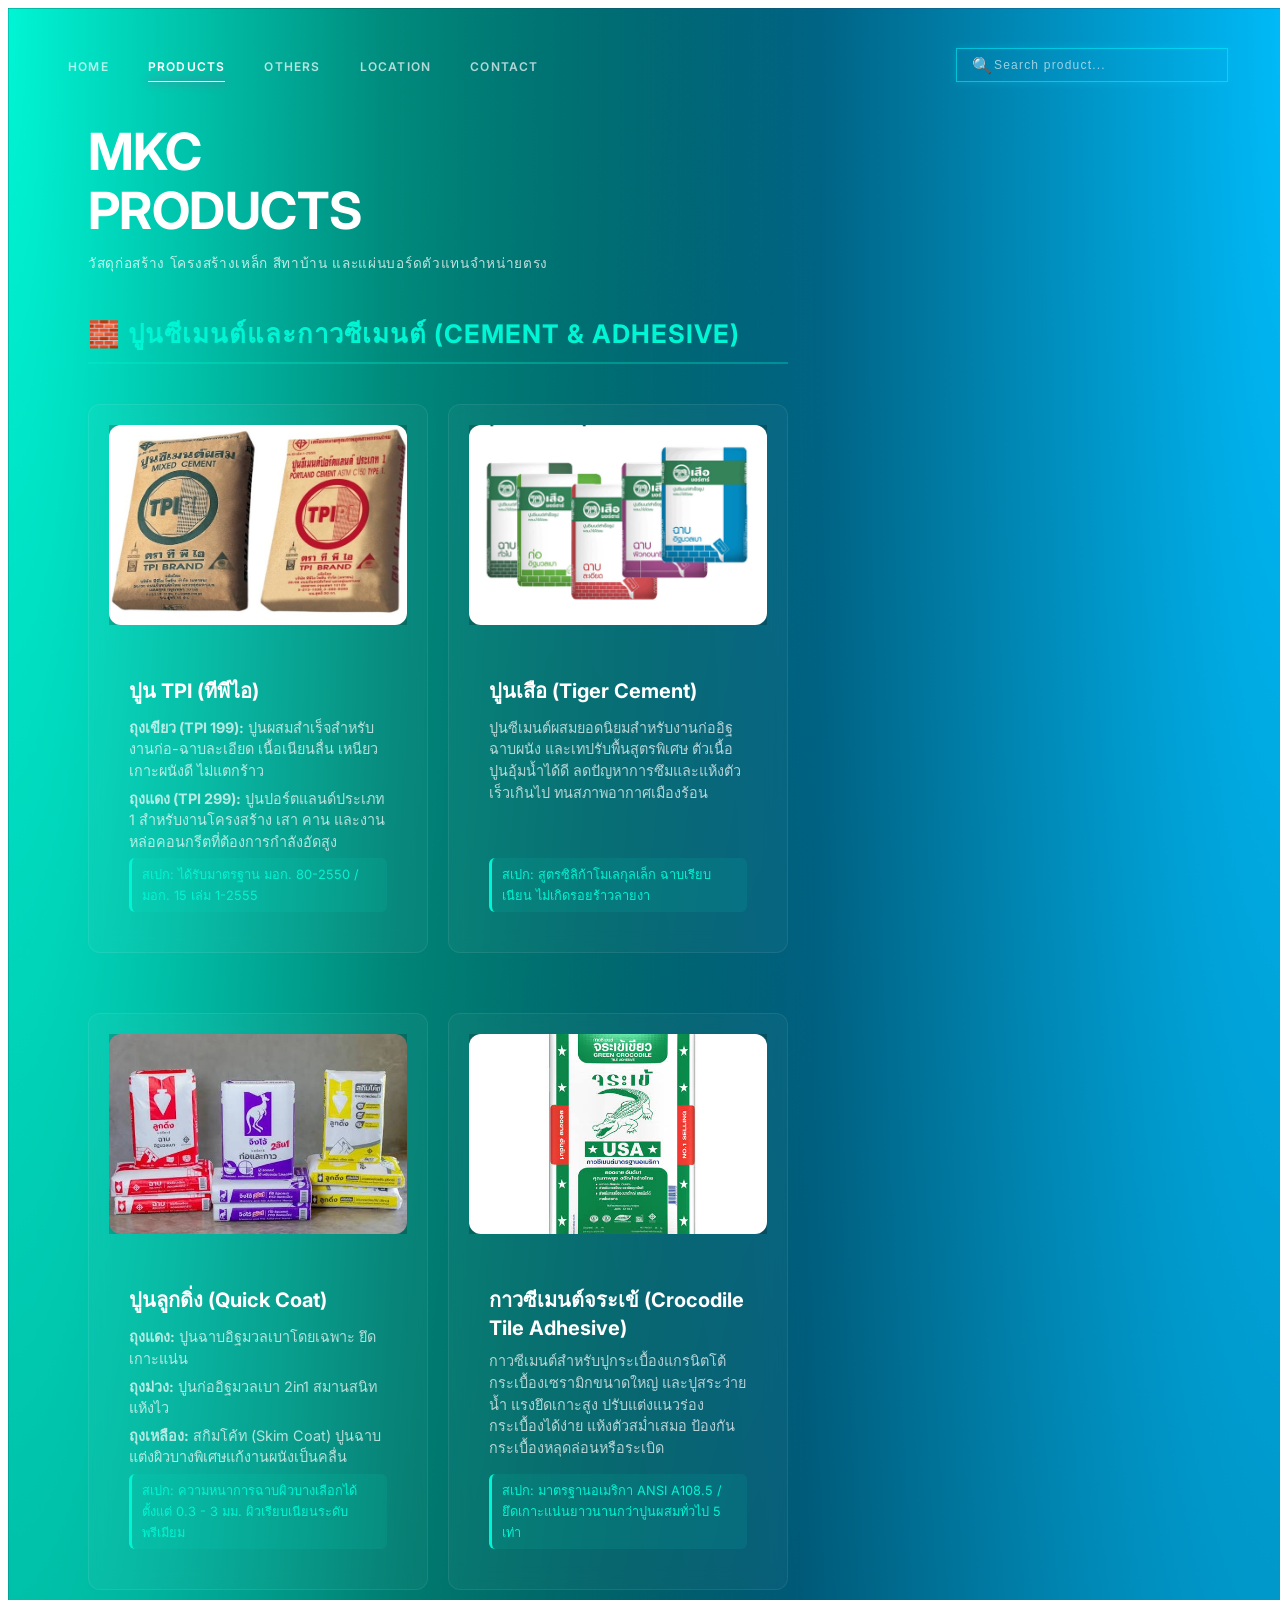
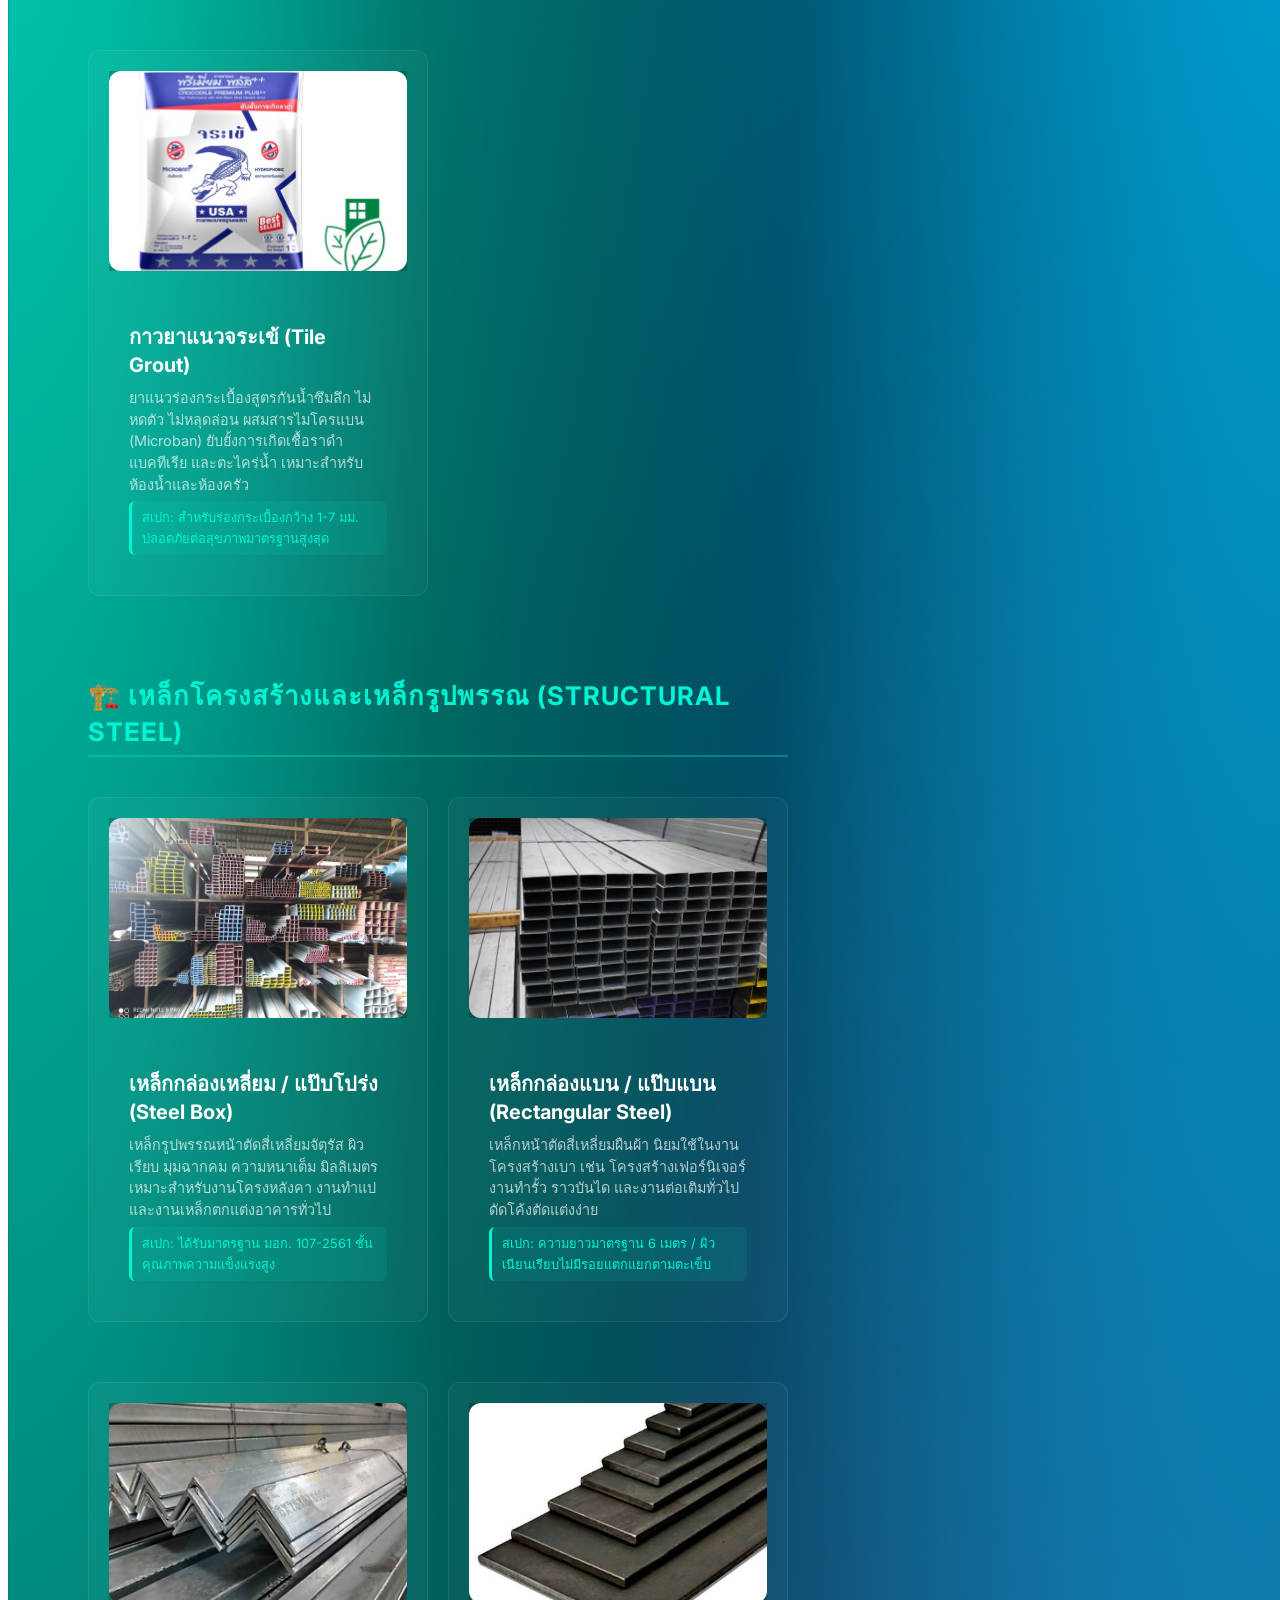
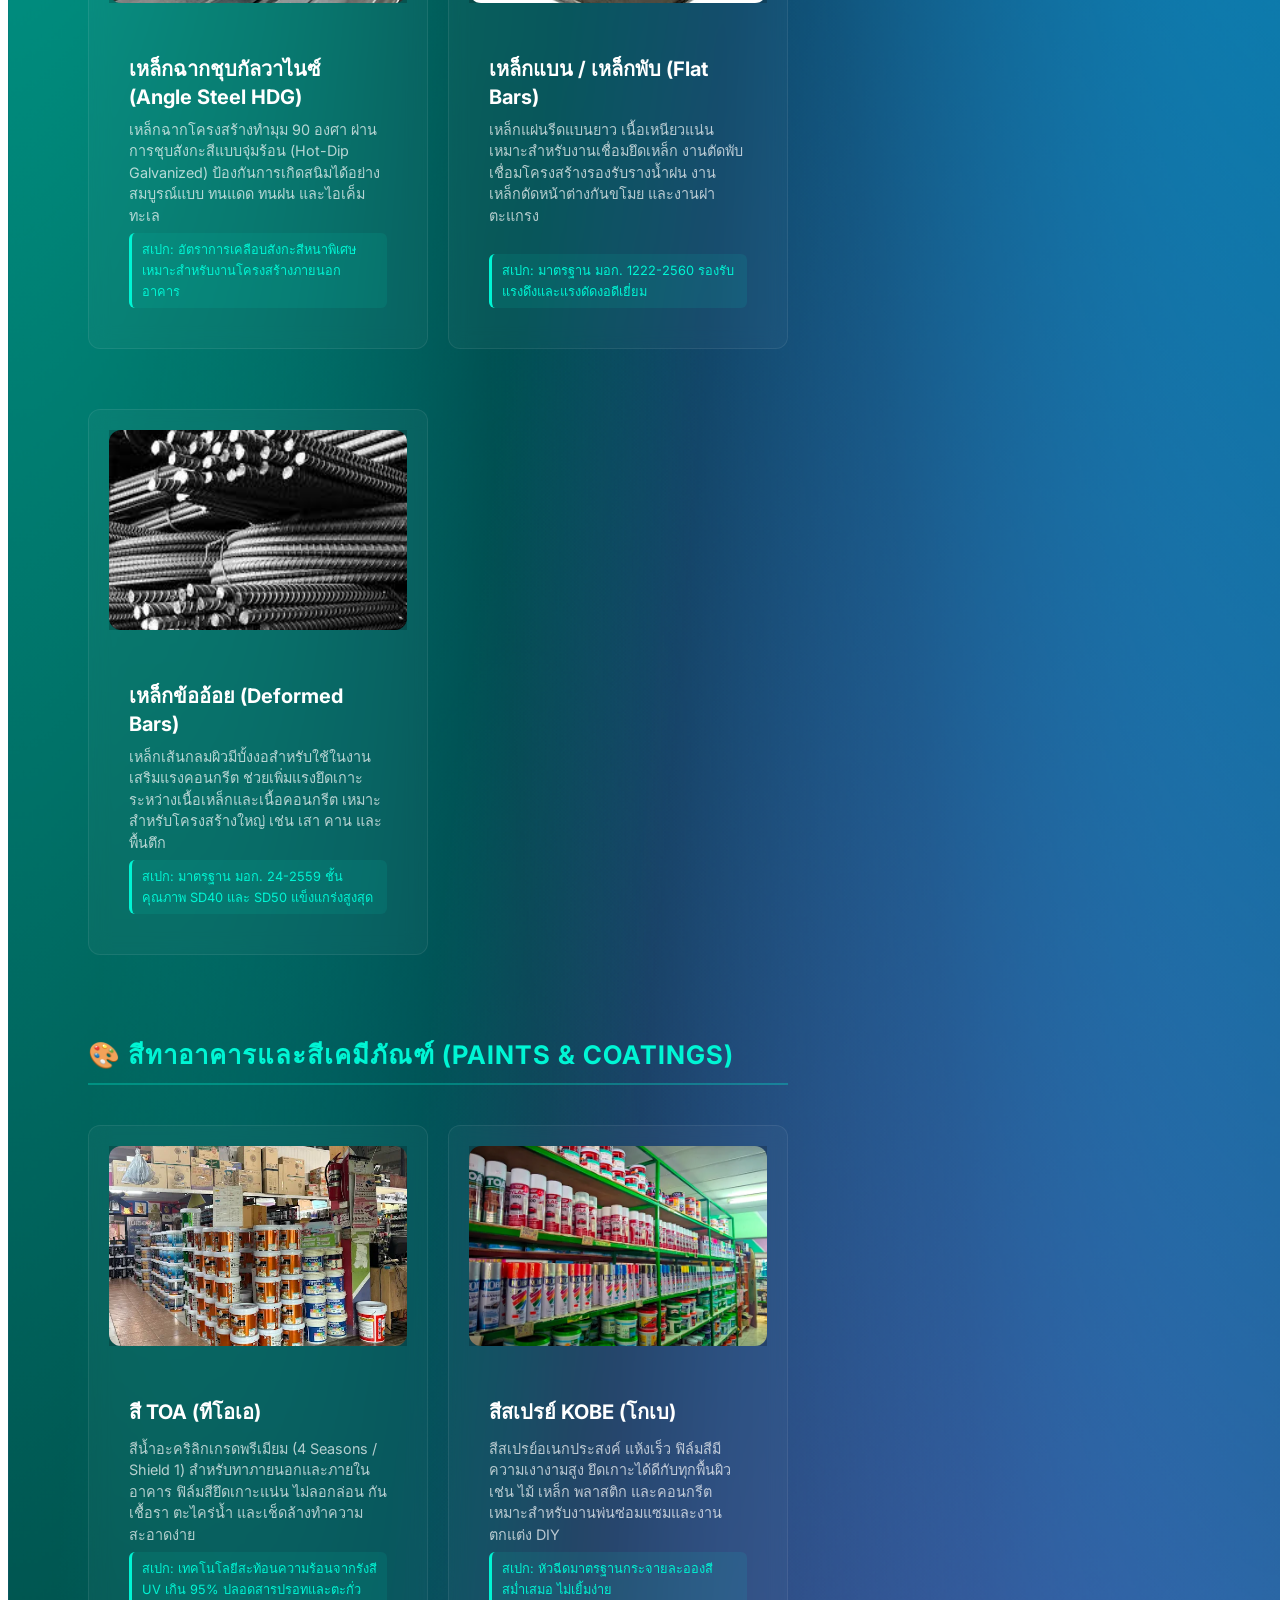
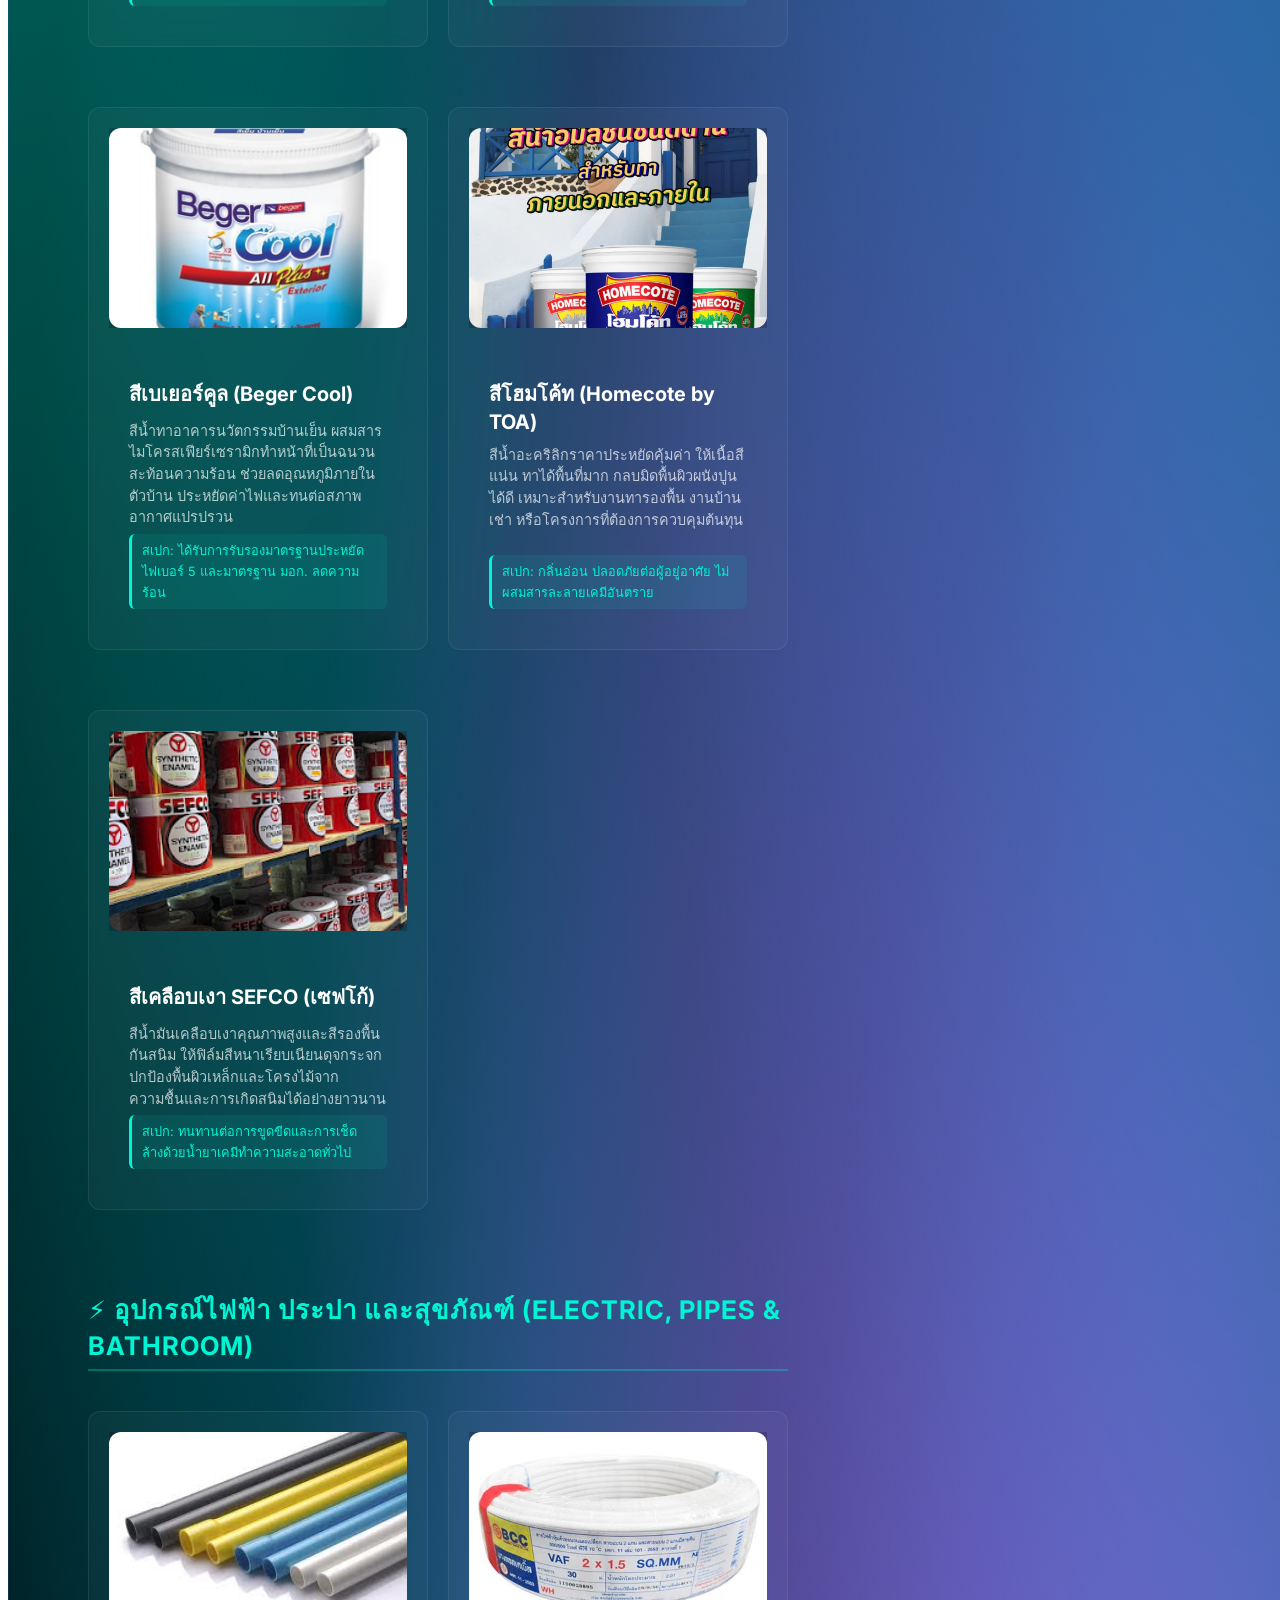
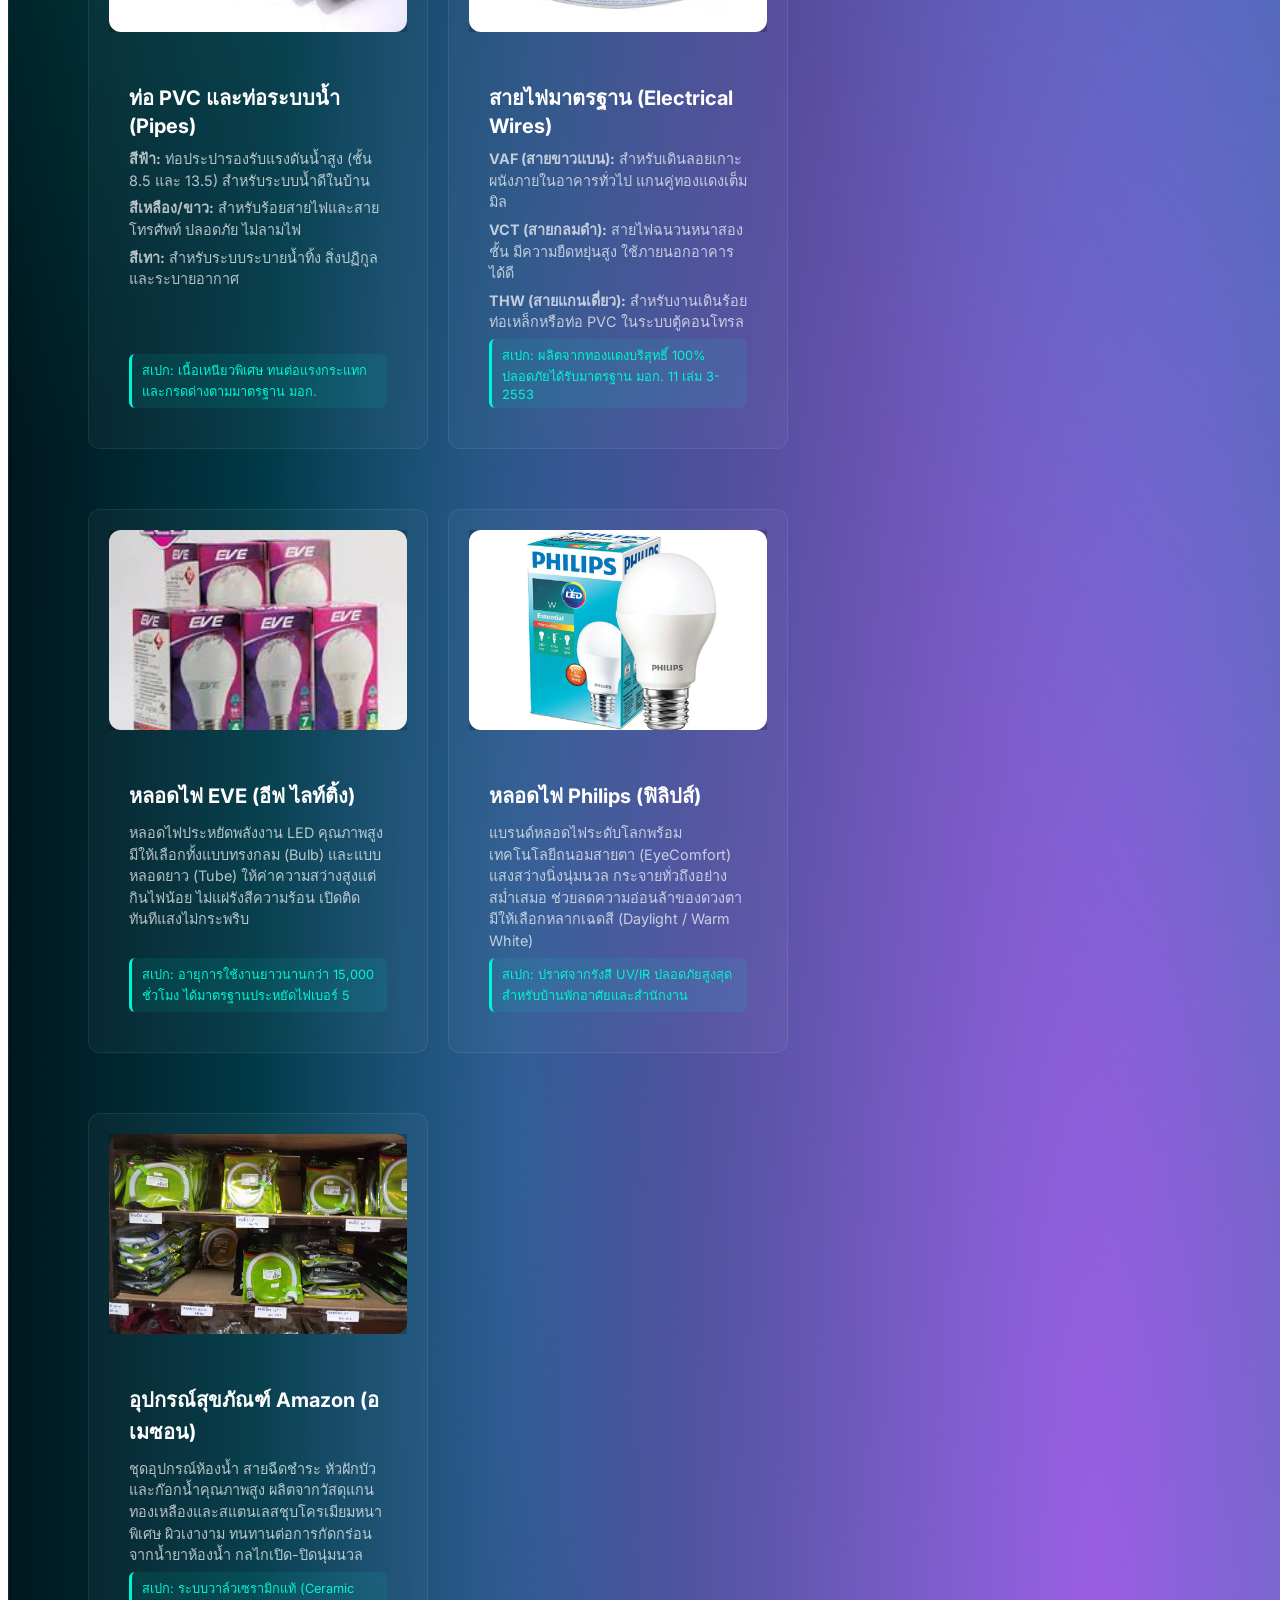
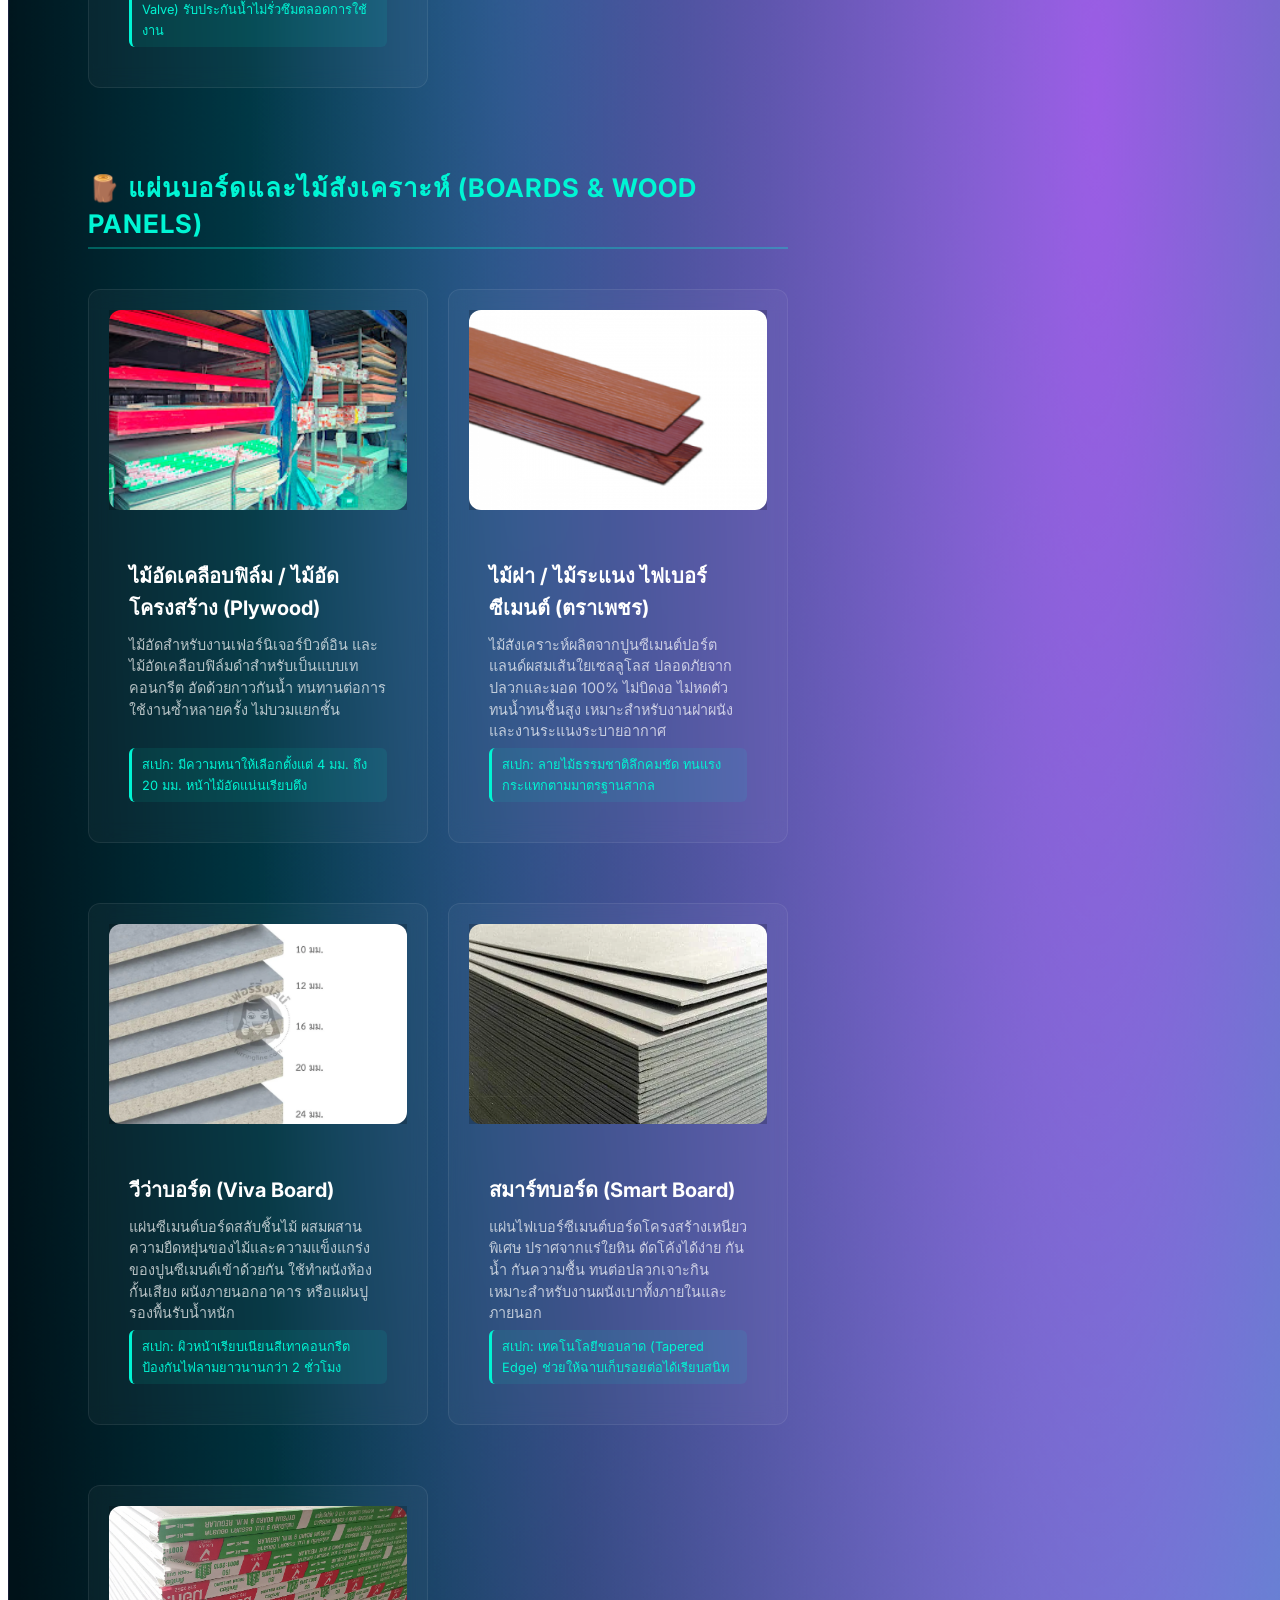
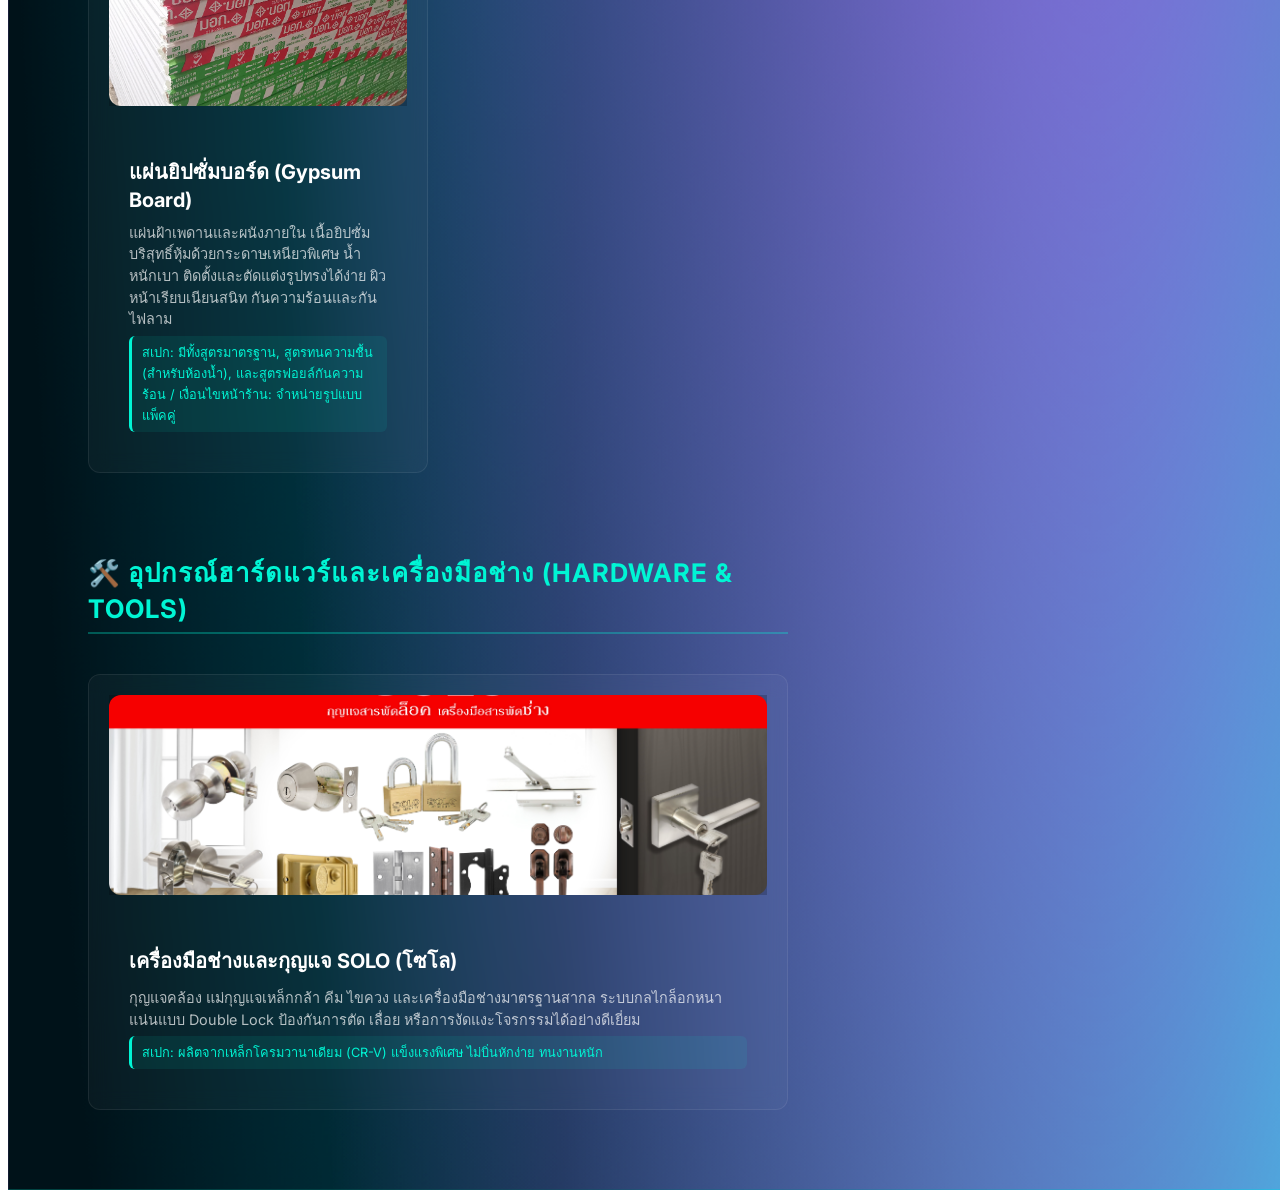
==== commit 2a8812d6: "Update product.html" ====
--- a/product.html
+++ b/product.html
@@ -107,6 +107,10 @@
       <a href="location.html">LOCATION</a>
       <a href="contact.html">CONTACT</a>
     </div>
+    <div class="search-box">
+  <span>🔍</span>
+  <input type="text" id="searchInput" placeholder="Search product...">
+</div>
   </header>
 
   <main class="hero-content">
@@ -390,4 +394,4 @@
 </div>
 
 </body>
-</html>+</html>
